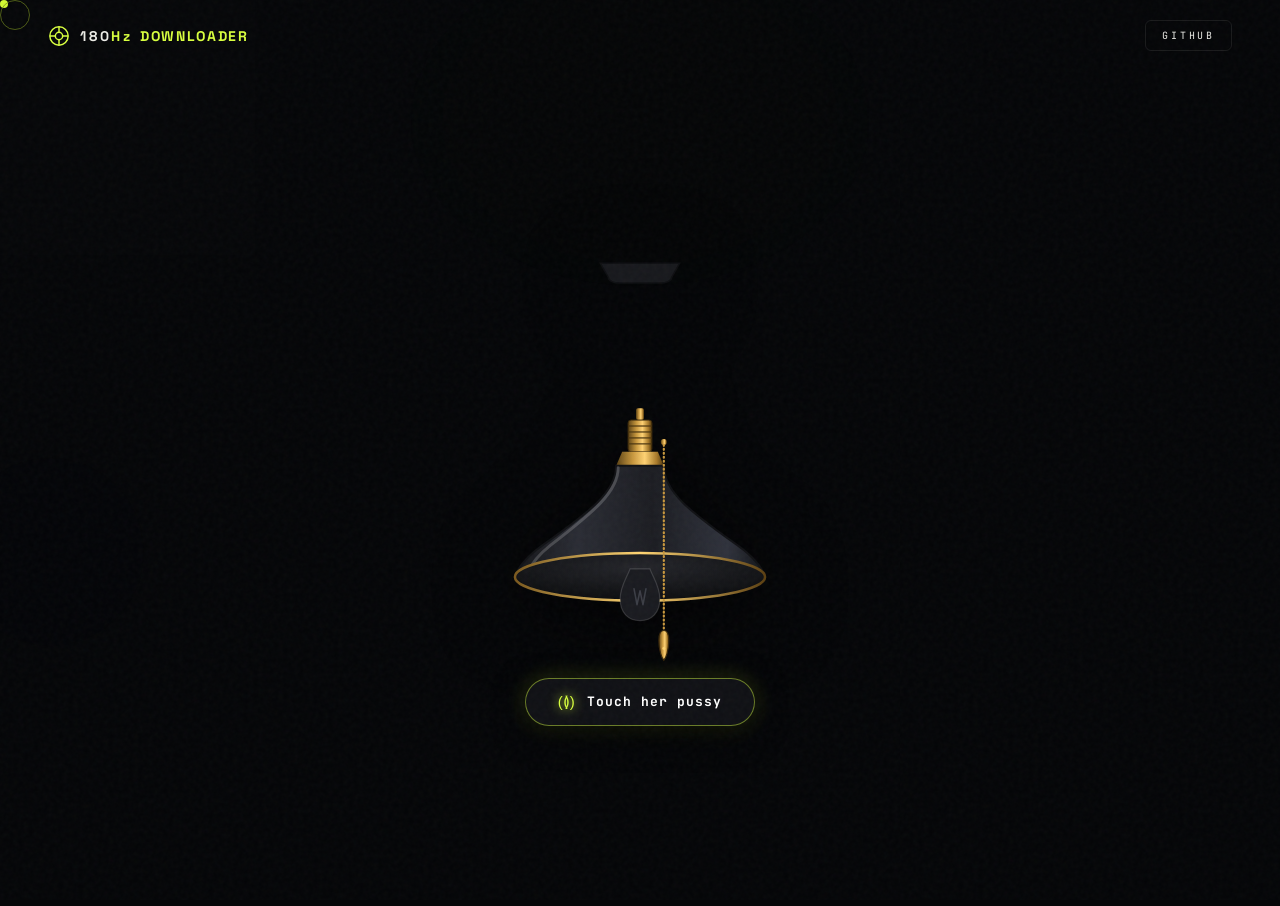
==== docs/index.html @ 7fa67246 "feat: add custom save folder section with 1st-time This PC folder picker and persistence" ====
<!DOCTYPE html>
<html lang="en">
  <head>
    <meta charset="UTF-8" />
    <meta name="viewport" content="width=device-width, initial-scale=1.0" />
    <title>180Hz Downloader</title>
    <meta
      name="description"
      content="Download high-quality videos and audio instantly from YouTube, Facebook, Instagram, and more — fast, clean, zero hassle."
    />
    <link rel="preconnect" href="https://fonts.googleapis.com" />
    <link rel="preconnect" href="https://fonts.gstatic.com" crossorigin />
    <link
      href="https://fonts.googleapis.com/css2?family=Space+Grotesk:wght@400;500;700&family=JetBrains+Mono:wght@400;700&display=swap"
      rel="stylesheet"
    />
    <meta http-equiv="Cache-Control" content="no-cache, no-store, must-revalidate" />
    <meta http-equiv="Pragma" content="no-cache" />
    <meta http-equiv="Expires" content="0" />
    <link rel="stylesheet" href="styles.css?v=3.5.0" />
    <script>window.FLOWDOWN_API_URL = window.location.origin + '/api/v1';</script>
  </head>
  <body class="noise">
    <!-- ambient layers -->
    <div class="orb orb-a"></div>
    <div class="orb orb-b"></div>
    <div class="orb orb-c"></div>
    <div class="grid-overlay"></div>

    <!-- cursor -->
    <div class="cur-dot" id="curDot"></div>
    <div class="cur-ring" id="curRing"></div>

    <!-- nav -->
    <header class="nav">
      <div class="brand">
        <svg viewBox="0 0 24 24" class="ico lime"><circle cx="12" cy="12" r="10" fill="none" stroke="currentColor" stroke-width="1.6"/><circle cx="12" cy="12" r="4" fill="none" stroke="currentColor" stroke-width="1.6"/><path d="M12 2v6M12 16v6M2 12h6M16 12h6" stroke="currentColor" stroke-width="1.6"/></svg>
        <span>180<span class="nav-hz">Hz</span> <em>DOWNLOADER</em></span>
      </div>
      <nav class="nav-meta">
        <!-- Update button: shown ONLY when an update is available on GitHub -->
        <button type="button" id="navUpdateBtn" class="nav-update-btn hidden" title="New update available on GitHub">
          <span class="nav-update-pulse"></span>
          <svg viewBox="0 0 24 24" class="ico-up" fill="none" stroke="currentColor" stroke-width="2.2"><path d="M21 15v4a2 2 0 0 1-2 2H5a2 2 0 0 1-2-2v-4"/><polyline points="7 10 12 15 17 10"/><line x1="12" y1="15" x2="12" y2="3"/></svg>
          <span>UPDATE (<span id="navUpdateVer">v2.1.1</span>)</span>
        </button>
        <a href="https://github.com/tanjeem180hz/180hz_video-downloader" target="_blank" rel="noopener noreferrer" class="nav-cta">GitHub</a>
      </nav>
    </header>

    <!-- Studio Lamp Interactive Lighting Stage -->
    <div class="studio-lamp-stage" id="lampStage">
      <!-- Volumetric light cone layers -->
      <div class="lamp-beam-cone" id="lampBeamCone"></div>
      <div class="lamp-ambient-pool" id="lampAmbientPool"></div>

      <!-- The physical lamp fixture -->
      <div class="lamp-fixture-wrap" id="lampFixtureWrap">
        <svg viewBox="0 0 360 440" class="studio-lamp-svg" id="studioLampSvg" aria-label="Studio Lamp">
          <defs>
            <linearGradient id="cordGrad" x1="0%" y1="0%" x2="100%" y2="0%">
              <stop offset="0%" stop-color="#141518"/>
              <stop offset="50%" stop-color="#2c2e36"/>
              <stop offset="100%" stop-color="#101114"/>
            </linearGradient>

            <linearGradient id="shadeOuterGrad" x1="0%" y1="0%" x2="100%" y2="0%">
              <stop offset="0%" stop-color="#141518"/>
              <stop offset="25%" stop-color="#2a2c34"/>
              <stop offset="55%" stop-color="#1c1d22"/>
              <stop offset="85%" stop-color="#2f323c"/>
              <stop offset="100%" stop-color="#121316"/>
            </linearGradient>

            <linearGradient id="brassCollarGrad" x1="0%" y1="0%" x2="100%" y2="0%">
              <stop offset="0%" stop-color="#5a4114"/>
              <stop offset="35%" stop-color="#c9983e"/>
              <stop offset="60%" stop-color="#ffd273"/>
              <stop offset="85%" stop-color="#a87a2a"/>
              <stop offset="100%" stop-color="#4d350d"/>
            </linearGradient>

            <linearGradient id="shadeRimGrad" x1="0%" y1="0%" x2="100%" y2="0%">
              <stop offset="0%" stop-color="#7a591e"/>
              <stop offset="50%" stop-color="#ffd573"/>
              <stop offset="100%" stop-color="#5c4012"/>
            </linearGradient>

            <radialGradient id="innerShadeLitGrad" cx="50%" cy="30%" r="70%">
              <stop offset="0%" stop-color="#ffffff"/>
              <stop offset="25%" stop-color="#fffceb"/>
              <stop offset="65%" stop-color="#f5e8b5"/>
              <stop offset="90%" stop-color="#997833"/>
              <stop offset="100%" stop-color="#402c0b"/>
            </radialGradient>

            <radialGradient id="innerShadeUnlitGrad" cx="50%" cy="30%" r="70%">
              <stop offset="0%" stop-color="#24252a"/>
              <stop offset="60%" stop-color="#16171a"/>
              <stop offset="100%" stop-color="#0c0d0f"/>
            </radialGradient>

            <radialGradient id="bulbGlowGrad" cx="50%" cy="45%" r="55%">
              <stop offset="0%" stop-color="#ffffff"/>
              <stop offset="30%" stop-color="#fffce8"/>
              <stop offset="65%" stop-color="#d8ff3e"/>
              <stop offset="88%" stop-color="rgba(216, 255, 62, 0.4)"/>
              <stop offset="100%" stop-color="rgba(216, 255, 62, 0)"/>
            </radialGradient>

            <filter id="softBulbBloom" x="-50%" y="-50%" width="200%" height="200%">
              <feGaussianBlur in="SourceGraphic" stdDeviation="6" result="blur"/>
              <feMerge>
                <feMergeNode in="blur"/>
                <feMergeNode in="SourceGraphic"/>
              </feMerge>
            </filter>
          </defs>

          <!-- Ceiling Mounting Canopy -->
          <path d="M140 0 L220 0 L212 14 C212 18 206 20 200 20 L160 20 C154 20 148 18 148 14 Z" fill="#18191d" stroke="#0e0f12" stroke-width="1.5"/>

          <!-- Braided Cable -->
          <line x1="180" y1="20" x2="180" y2="150" stroke="url(#cordGrad)" stroke-width="4.5" stroke-linecap="round"/>

          <!-- Cable Strain Relief -->
          <rect x="176" y="146" width="8" height="12" rx="2" fill="url(#brassCollarGrad)"/>

          <!-- Heavy Knurled Fixture Socket -->
          <g class="lamp-socket-wrap">
            <rect x="168" y="158" width="24" height="32" rx="3" fill="url(#brassCollarGrad)" stroke="#3a280b" stroke-width="1"/>
            <line x1="168" y1="164" x2="192" y2="164" stroke="#48330e" stroke-width="1.2"/>
            <line x1="168" y1="170" x2="192" y2="170" stroke="#48330e" stroke-width="1.2"/>
            <line x1="168" y1="176" x2="192" y2="176" stroke="#48330e" stroke-width="1.2"/>
            <line x1="168" y1="182" x2="192" y2="182" stroke="#48330e" stroke-width="1.2"/>
          </g>

          <!-- Shade Neck Mount -->
          <path d="M162 190 L198 190 L204 204 L156 204 Z" fill="url(#brassCollarGrad)"/>

          <!-- Clickable Lamp Head (Shade, Reflector, Bulb) -->
          <g class="lamp-clickable-head" id="lampClickableHead" cursor="pointer">
            <!-- Industrial Bell Lamp Shade (Outer Shell) -->
            <path d="M156 204 C156 230 130 250 82 284 C68 294 58 304 54 316 C120 338 240 338 306 316 C302 304 292 294 278 284 C230 250 204 230 204 204 Z"
                  fill="url(#shadeOuterGrad)" stroke="#111215" stroke-width="2"/>

            <!-- Curvature Highlight Streak -->
            <path d="M158 206 C158 230 134 250 90 284 C80 292 72 300 68 310"
                  stroke="rgba(255,255,255,0.18)" stroke-width="3" stroke-linecap="round" fill="none"/>

            <!-- Inner Shade Underside (Reflector) -->
            <ellipse cx="180" cy="316" rx="126" ry="24" class="shade-inner-reflector" fill="url(#innerShadeUnlitGrad)" stroke="url(#shadeRimGrad)" stroke-width="2.5"/>

            <!-- Bulb Unit -->
            <g class="lamp-bulb-unit">
              <!-- Bulb Glow Aura (When ON) -->
              <ellipse cx="180" cy="328" rx="38" ry="48" class="bulb-glow-aura" fill="url(#bulbGlowGrad)" filter="url(#softBulbBloom)"/>

              <!-- Bulb Glass Body -->
              <path d="M170 308 C166 318 160 326 160 338 C160 352 168 360 180 360 C192 360 200 352 200 338 C200 326 194 318 190 308 Z"
                    class="bulb-glass" fill="#1e1f24" stroke="rgba(255,255,255,0.2)" stroke-width="1.2"/>

              <!-- Radiant Filament Loop -->
              <path d="M174 328 L177 344 L180 330 L183 344 L186 328" class="bulb-filament" fill="none" stroke="#444" stroke-width="1.6" stroke-linecap="round" stroke-linejoin="round"/>
            </g>
          </g>

          <!-- Beaded Pull Chain with Brass Teardrop Handle -->
          <g class="lamp-pull-chain" id="lampPullChain" cursor="pointer">
            <circle cx="204" cy="180" r="3" fill="url(#brassCollarGrad)"/>
            <line x1="204" y1="183" x2="204" y2="370" class="chain-beads" stroke="#c9983e" stroke-width="2.2" stroke-dasharray="1 3" stroke-linecap="round"/>
            <path d="M204 370 C201 370 199 374 199 380 C199 390 202 398 204 400 C206 398 209 390 209 380 C209 374 207 370 204 370 Z"
                  class="chain-handle" fill="url(#brassCollarGrad)" stroke="#3a280b" stroke-width="1.2"/>
            <circle cx="204" cy="388" r="1.5" fill="#ffd573"/>
          </g>
        </svg>
      </div>

      <!-- Standby Power Button (Only visible when lamp is off) -->
      <div class="lamp-standby-hint" id="lampStandbyHint">
        <button type="button" class="hint-pill" id="lampPowerBtn" title="Touch me">
          <span class="hint-icon">(≬)</span>
          <span class="hint-text">Touch her pussy</span>
        </button>
      </div>
    </div>

    <!-- Main Workspace (Encapsulating hero, console, footer) -->
    <main id="mainAppWorkspace" class="main-workspace">
    <!-- hero -->
    <section class="hero compact-hero">
      <div class="hero-center">
        <!-- Brand Title with 180Hz (small 'z') & bespoke frequency animation -->
        <div class="brand-hero-block">
          <h1 class="hero-brand-title">
            <span class="brand-hz-badge">
              <span class="hz-num">180</span><span class="hz-unit">Hz</span>
            </span>
            <span class="brand-text-downloader">DOWNLOADER</span>
          </h1>
        </div>

        <p class="hero-subtitle">
          Studio-Grade Video &amp; Lossless Audio Engine
        </p>

        <div class="pro-keyword-dock">
          <div class="keyword-chip accent">
            <svg viewBox="0 0 24 24" class="kw-star" fill="currentColor" aria-hidden="true">
              <path d="M12 0C12 6.627 6.627 12 0 12C6.627 12 12 17.373 12 24C12 17.373 17.373 12 24 12C17.373 12 12 6.627 12 0Z"/>
            </svg>
            <span class="kw-text">8K UHD</span>
          </div>
          <div class="keyword-chip">
            <span class="kw-text">320k Audio</span>
          </div>
          <div class="keyword-chip">
            <span class="kw-text">Auto-Merge</span>
          </div>
          <span class="dock-sep">/</span>
          <a href="https://www.youtube.com" target="_blank" rel="noopener noreferrer" class="keyword-chip platform yt" title="Open YouTube in browser">
            <svg viewBox="0 0 24 24" class="kw-ico" fill="currentColor"><path d="M23.498 6.186a3.016 3.016 0 0 0-2.122-2.136C19.505 3.545 12 3.545 12 3.545s-7.505 0-9.377.505A3.017 3.017 0 0 0 .502 6.186C0 8.07 0 12 0 12s0 3.93.502 5.814a3.016 3.016 0 0 0 2.122 2.136c1.871.505 9.376.505 9.376.505s7.505 0 9.377-.505a3.015 3.015 0 0 0 2.122-2.136C24 15.93 24 12 24 12s0-3.93-.502-5.814zM9.545 15.568V8.432L15.818 12l-6.273 3.568z"/></svg>
            <span class="kw-text">YouTube</span>
          </a>
          <a href="https://www.facebook.com" target="_blank" rel="noopener noreferrer" class="keyword-chip platform fb" title="Open Facebook in browser">
            <svg viewBox="0 0 24 24" class="kw-ico" fill="currentColor"><path d="M24 12.073c0-6.627-5.373-12-12-12s-12 5.373-12 12c0 5.99 4.388 10.954 10.125 11.854v-8.385H7.078v-3.47h3.047V9.43c0-3.007 1.792-4.669 4.533-4.669 1.312 0 2.686.235 2.686.235v2.953H15.83c-1.491 0-1.956.925-1.956 1.874v2.25h3.328l-.532 3.47h-2.796v8.385C19.612 23.027 24 18.062 24 12.073z"/></svg>
            <span class="kw-text">Facebook</span>
          </a>
          <a href="https://www.instagram.com" target="_blank" rel="noopener noreferrer" class="keyword-chip platform ig" title="Open Instagram in browser">
            <svg viewBox="0 0 24 24" class="kw-ico" fill="none" stroke="currentColor" stroke-width="2" stroke-linecap="round" stroke-linejoin="round"><rect x="2" y="2" width="20" height="20" rx="5" ry="5"/><path d="M16 11.37A4 4 0 1 1 12.63 8 4 4 0 0 1 16 11.37z"/><line x1="17.5" y1="6.5" x2="17.51" y2="6.5"/></svg>
            <span class="kw-text">Instagram</span>
          </a>
        </div>
      </div>
    </section>

    <!-- console -->
    <section id="console" class="console compact-console">
      <div class="sec-head">
        <h2>Paste Video or Audio Link</h2>
      </div>

      <!-- Mandatory Version Gate (Shown ONLY when an update is available on GitHub) -->
      <div id="updateGateCard" class="update-gate-card hidden" role="alert">
        <div class="update-gate-glow"></div>
        <div class="update-gate-inner">
          <div class="update-gate-header">
            <div class="update-warning-pill">
              <span class="update-warn-pulse"></span>
              <span class="update-warn-label">UPDATE REQUIRED</span>
            </div>
            <span class="update-git-tag">GitHub Live Release</span>
          </div>

          <div class="update-gate-body">
            <div class="update-icon-col">
              <div class="update-shield-icon">
                <svg viewBox="0 0 24 24" fill="none" stroke="currentColor" stroke-width="1.8" stroke-linecap="round" stroke-linejoin="round">
                  <path d="M12 22s8-4 8-10V5l-8-3-8 3v7c0 6 8 10 8 10z"/>
                  <path d="M12 8v5M12 16h.01"/>
                </svg>
              </div>
            </div>
            <div class="update-info-col">
              <h3 class="update-gate-heading">A Newer Version is Available on GitHub</h3>
              <p class="update-gate-msg">
                Your current version (<strong id="gateCurrentVer" class="v-badge">v2.1.0</strong>) is deprecated. You must click <strong>UPDATE NOW</strong> to upgrade to <strong id="gateLatestVer" class="v-badge accent">v2.1.1</strong> and continue downloading.
              </p>
              <p id="gateChangelog" class="update-changelog-text"></p>
            </div>
          </div>

          <div class="update-gate-footer">
            <button type="button" id="gateUpdateBtn" class="btn-update-action" title="Click to download and install latest update">
              <span class="btn-update-icon">⚡</span>
              <span id="gateUpdateBtnText" class="btn-update-text">UPDATE NOW &amp; RESTART</span>
              <span class="btn-update-sub">1-Click Fast Auto Install</span>
            </button>
            <a href="https://github.com/tanjeem180hz/180hz_video-downloader" target="_blank" rel="noopener noreferrer" class="btn-update-github-link">
              <svg viewBox="0 0 24 24" class="ico" fill="currentColor"><path d="M12 0C5.37 0 0 5.37 0 12c0 5.31 3.435 9.795 8.205 11.385.6.105.825-.255.825-.57 0-.285-.015-1.23-.015-2.235-3.015.555-3.795-.735-4.035-1.41-.135-.345-.72-1.41-1.23-1.695-.42-.225-1.02-.78-.015-.795.945-.015 1.62.87 1.845 1.23 1.08 1.815 2.805 1.305 3.495.99.105-.78.42-1.305.765-1.605-2.67-.3-5.46-1.335-5.46-5.925 0-1.305.465-2.385 1.23-3.225-.12-.3-.54-1.53.12-3.18 0 0 1.005-.315 3.3 1.23.96-.27 1.98-.405 3-.405s2.04.135 3 .405c2.295-1.56 3.3-1.23 3.3-1.23.66 1.65.24 2.88.12 3.18.765.84 1.23 1.905 1.23 3.225 0 4.605-2.805 5.625-5.475 5.925.435.375.81 1.095.81 2.22 0 1.605-.015 2.895-.015 3.3 0 .315.225.69.825.57A12.02 12.02 0 0 0 24 12c0-6.63-5.37-12-12-12z"/></svg>
              <span>View on GitHub</span>
            </a>
          </div>
        </div>
      </div>

      <div class="panel beam scanline">
        <form id="consoleForm" class="console-form">
          <div class="field">
            <svg viewBox="0 0 24 24" class="ico lime"><path d="M3 7V5h18v2M3 12h18M3 19v-2h18v2" fill="none" stroke="currentColor" stroke-width="1.6" stroke-linecap="round"/></svg>
            <input
              id="urlInput"
              type="text"
              placeholder="Paste YouTube, Facebook, or Instagram link…"
              spellcheck="false"
              autocomplete="off"
            />
            <button type="button" id="clearBtn" class="field-btn clear-btn hidden" aria-label="Clear link input" title="Clear">
              <svg viewBox="0 0 24 24" class="ico" fill="none" stroke="currentColor" stroke-width="2" stroke-linecap="round"><path d="M18 6L6 18M6 6l12 12"/></svg>
            </button>
            <button type="button" id="pasteBtn" class="field-btn paste-btn" aria-label="Paste link from clipboard" title="Paste link">
              <svg viewBox="0 0 24 24" class="ico" fill="none" stroke="currentColor" stroke-width="1.8" stroke-linecap="round" stroke-linejoin="round"><path d="M16 4h2a2 2 0 0 1 2 2v14a2 2 0 0 1-2 2H6a2 2 0 0 1-2-2V6a2 2 0 0 1 2-2h2"/><rect x="8" y="2" width="8" height="4" rx="1" ry="1"/></svg>
              <span>Paste</span>
            </button>
          </div>
          <button type="submit" id="analyzeBtn" class="btn-lime">
            <svg viewBox="0 0 24 24" class="ico"><path d="M13 2 4 14h6l-1 8 9-12h-6z" fill="currentColor"/></svg>
            <span id="analyzeLabel">Analyze</span>
          </button>
        </form>
      </div>

      <!-- Custom Save Folder Section (Pre-select or Change anytime, auto-prompts on 1st download) -->
      <div id="saveFolderSection" class="save-folder-bar">
        <div class="save-folder-left">
          <div class="save-folder-icon-wrap">
            <svg viewBox="0 0 24 24" class="ico lime" fill="none" stroke="currentColor" stroke-width="1.8" stroke-linecap="round" stroke-linejoin="round">
              <path d="M22 19a2 2 0 0 1-2 2H4a2 2 0 0 1-2-2V5a2 2 0 0 1 2-2h5l2 3h9a2 2 0 0 1 2 2z"/>
              <line x1="12" y1="11" x2="12" y2="17"/>
              <polyline points="9 14 12 17 15 14"/>
            </svg>
          </div>
          <div class="save-folder-info">
            <div class="save-folder-label-row">
              <span class="save-folder-title">CUSTOM SAVE FOLDER (THIS PC)</span>
              <span id="saveFolderStatusBadge" class="save-folder-badge pending">1ST DOWNLOAD PROMPT</span>
            </div>
            <div id="saveFolderPathText" class="save-folder-path" title="Click 'Select / Change Folder' to choose where videos are saved on This PC">
              Not selected yet — Will ask to select folder on 1st download (or pre-select now)
            </div>
          </div>
        </div>
        <div class="save-folder-actions">
          <button type="button" id="selectSaveFolderBtn" class="save-folder-btn primary" title="Select or change download folder on This PC">
            <svg viewBox="0 0 24 24" class="ico" fill="none" stroke="currentColor" stroke-width="1.9" stroke-linecap="round" stroke-linejoin="round">
              <path d="M22 19a2 2 0 0 1-2 2H4a2 2 0 0 1-2-2V5a2 2 0 0 1 2-2h5l2 3h9a2 2 0 0 1 2 2z"/>
            </svg>
            <span id="selectSaveFolderBtnText">Select Folder</span>
          </button>
          <button type="button" id="openSaveFolderBtn" class="save-folder-btn secondary" title="Open current download folder in File Explorer">
            <svg viewBox="0 0 24 24" class="ico" fill="none" stroke="currentColor" stroke-width="1.9" stroke-linecap="round" stroke-linejoin="round">
              <path d="M18 13v6a2 2 0 0 1-2 2H5a2 2 0 0 1-2-2V8a2 2 0 0 1 2-2h6"/>
              <polyline points="15 3 21 3 21 9"/>
              <line x1="10" y1="14" x2="21" y2="3"/>
            </svg>
            <span>Open Folder</span>
          </button>
        </div>
      </div>

      <div id="probeSteps" class="steps hidden">
        <div class="step" data-step="0"><i></i>RESOLVING ADDRESS</div>
        <div class="step" data-step="1"><i></i>PROBING HEADERS</div>
        <div class="step" data-step="2"><i></i>MEASURING PAYLOAD</div>
        <div class="step" data-step="3"><i></i>VERIFYING PATH</div>
      </div>

      <div id="resultZone"></div>

      <div class="ledger">
        <div class="ledger-head">
          <div class="ledger-title-wrap">
            <h3>Fetch Ledger</h3>
            <span>Persisted · Local</span>
          </div>
          <button type="button" id="clearLedgerBtn" class="ledger-clear-btn" title="Clear all fetch history">
            <svg viewBox="0 0 24 24" class="ico" style="width:13px;height:13px;fill:none;stroke:currentColor;stroke-width:2;"><polyline points="3 6 5 6 21 6"/><path d="M19 6v14a2 2 0 0 1-2 2H7a2 2 0 0 1-2-2V6m3 0V4a2 2 0 0 1 2-2h4a2 2 0 0 1 2 2v2"/><line x1="10" y1="11" x2="10" y2="17"/><line x1="14" y1="11" x2="14" y2="17"/></svg>
            <span>Clear History</span>
          </button>
        </div>
        <div id="ledgerBody"></div>
      </div>
    </section>

    <!-- footer -->
    <footer class="footer">
      <div class="brand small">
        <svg viewBox="0 0 24 24" class="ico lime"><circle cx="12" cy="12" r="10" fill="none" stroke="currentColor" stroke-width="1.6"/><circle cx="12" cy="12" r="4" fill="none" stroke="currentColor" stroke-width="1.6"/><path d="M12 2v6M12 16v6M2 12h6M16 12h6" stroke="currentColor" stroke-width="1.6"/></svg>
        <span>180Hz Downloader © 2026 · Made by Tanjeem (Owner)</span>
      </div>
      <p class="foot-note">
        Fast, clean, high-quality video & audio downloader. Respect creators and copyright.
      </p>
    </footer>
    </main>

    <script src="app.js?v=3.5.0" defer></script>
  </body>
</html>
---- docs/styles.css ----
/* ============ PEAK/8K — static edition ============ */
:root {
  --void: #060607;
  --panel: #0b0b0e;
  --line: rgba(237, 237, 232, 0.09);
  --bone: #edede8;
  --dim: #8f8f8a;
  --lime: #d8ff3e;
  --violet: #7c5cff;
  --font-d: "Space Grotesk", system-ui, sans-serif;
  --font-m: "JetBrains Mono", ui-monospace, monospace;
}

* { margin: 0; padding: 0; box-sizing: border-box; }
html { scroll-behavior: smooth; }
body {
  background: var(--void);
  color: var(--bone);
  font-family: var(--font-d);
  overflow-x: hidden;
  min-height: 100vh;
}
::selection { background: var(--lime); color: var(--void); }
::-webkit-scrollbar { width: 10px; }
::-webkit-scrollbar-track { background: var(--void); }
::-webkit-scrollbar-thumb { background: #26262b; border-radius: 8px; border: 2px solid var(--void); }
::-webkit-scrollbar-thumb:hover { background: var(--lime); }

.mono, .chip, .btn-lime, .step, .samples-label, .ledger-head span,
.meta, .tag, .stat-label, .btn-ghost, .seal text, .hero-badges,
.nav-meta, .sec-kicker, .foot-note, .bar-label, .msg { font-family: var(--font-m); }

/* ---------- film grain ---------- */
.noise::after {
  content: "";
  position: fixed;
  inset: 0;
  z-index: 70;
  pointer-events: none;
  background-image: url("data:image/svg+xml,%3Csvg viewBox='0 0 250 250' xmlns='http://www.w3.org/2000/svg'%3E%3Cfilter id='n'%3E%3CfeTurbulence type='fractalNoise' baseFrequency='0.72' numOctaves='3' stitchTiles='stitch'/%3E%3C/filter%3E%3Crect width='100%25' height='100%25' filter='url(%23n)'/%3E%3C/svg%3E");
  opacity: 0.035;
  transform: translateZ(0);
}

/* ---------- ambient ---------- */
.orb { position: fixed; border-radius: 50%; filter: blur(80px); pointer-events: none; z-index: 0; transform: translateZ(0); will-change: transform; }
.orb-a { top: -160px; left: 50%; width: 820px; height: 560px; transform: translateX(-50%); background: radial-gradient(closest-side, rgba(216,255,62,.13), transparent); }
.orb-b { top: 38%; left: -160px; width: 420px; height: 420px; background: radial-gradient(closest-side, rgba(124,92,255,.12), transparent); }
.orb-c { bottom: 6%; right: -140px; width: 480px; height: 480px; background: radial-gradient(closest-side, rgba(216,255,62,.08), transparent); }
.grid-overlay {
  position: fixed; inset: 0; z-index: 0; pointer-events: none;
  background-image:
    linear-gradient(to right, rgba(237,237,232,.045) 1px, transparent 1px),
    linear-gradient(to bottom, rgba(237,237,232,.045) 1px, transparent 1px);
  background-size: 72px 72px;
  -webkit-mask-image: radial-gradient(ellipse 90% 70% at 50% 0%, black 30%, transparent 78%);
          mask-image: radial-gradient(ellipse 90% 70% at 50% 0%, black 30%, transparent 78%);
}

/* ---------- cursor ---------- */
.cur-dot, .cur-ring { position: fixed; top: 0; left: 0; z-index: 90; pointer-events: none; border-radius: 50%; mix-blend-mode: difference; display: none; }
.cur-dot { width: 8px; height: 8px; background: var(--lime); }
.cur-ring { width: 30px; height: 30px; border: 1px solid rgba(216,255,62,.7); transition: width .25s, height .25s, opacity .25s, transform .12s; opacity: .5; }
@media (pointer: fine) {
  body { cursor: none; }
  a, button, input { cursor: none; }
  .cur-dot, .cur-ring { display: block; }
}

/* ---------- nav ---------- */
.nav { position: relative; z-index: 20; display: flex; align-items: center; justify-content: space-between; padding: 20px 48px; }
.brand { display: flex; align-items: center; gap: 10px; font-weight: 700; letter-spacing: .2em; font-size: 14px; text-transform: none; }
.brand .nav-hz { text-transform: none !important; color: var(--lime); }
.brand em { font-style: normal; color: var(--lime); letter-spacing: .12em; }
.brand.small { font-size: 11px; letter-spacing: .24em; color: var(--dim); font-family: var(--font-m); }
.ico { width: 22px; height: 22px; }
.ico.lime, .lime { color: var(--lime); }
.nav-meta { display: flex; align-items: center; gap: 24px; font-size: 10px; letter-spacing: .28em; text-transform: uppercase; color: var(--dim); }
.nav-cta { color: var(--bone); text-decoration: none; border: 1px solid var(--line); padding: 8px 16px; transition: .25s; border-radius: 6px; }
.nav-cta:hover { border-color: var(--lime); color: var(--lime); }
.nav-cta.accent { border-color: var(--lime); color: var(--lime); background: rgba(216, 255, 62, 0.08); font-weight: 500; display: inline-flex; align-items: center; gap: 6px; }
.nav-cta.accent:hover { background: var(--lime); color: #000; border-color: var(--lime); }

/* ---------- hero (ultra-clean, impressive & focused) ---------- */
.hero { position: relative; z-index: 5; padding: 22px 32px 10px; display: flex; flex-direction: column; align-items: center; justify-content: center; text-align: center; }
.compact-hero { min-height: auto; max-width: 980px; margin: 0 auto; width: 100%; }
.hero-center { display: flex; flex-direction: column; align-items: center; width: 100%; }

/* Brand Hero Title with Ultra-Highlighted 180Hz in Electric Lime */
.brand-hero-block {
  display: flex;
  flex-direction: column;
  align-items: center;
  justify-content: center;
  margin-bottom: 6px;
}

.hero-brand-title {
  font-family: var(--font-d);
  font-size: clamp(38px, 6.4vw, 72px);
  font-weight: 800;
  letter-spacing: -0.01em;
  line-height: 1.05;
  margin: 0 0 8px;
  display: inline-flex;
  align-items: baseline;
  justify-content: center;
  gap: 16px;
  flex-wrap: wrap;
  text-transform: none !important;
  user-select: none;
}

/* 180Hz - Blazing Electric Lime Glow */
.brand-hz-badge {
  display: inline-flex;
  align-items: baseline;
  color: var(--lime);
  position: relative;
  text-transform: none !important;
  font-weight: 900;
  text-shadow:
    0 0 15px rgba(216, 255, 62, 0.85),
    0 0 35px rgba(216, 255, 62, 0.55),
    0 0 70px rgba(216, 255, 62, 0.3);
  animation: hzNeonAura 3s ease-in-out infinite alternate;
}

.brand-hz-badge .hz-num {
  font-size: 1em;
  font-weight: 900;
  letter-spacing: -0.02em;
}

.brand-hz-badge .hz-unit {
  font-size: 0.84em;
  font-weight: 800;
  color: #ffffff;
  text-transform: none !important; /* STRICTLY lowercase 'z' */
  margin-left: 2px;
  display: inline-block;
  background: linear-gradient(135deg, #d8ff3e 30%, #ffffff 85%);
  -webkit-background-clip: text;
  -webkit-text-fill-color: transparent;
  position: relative;
}

.brand-hz-badge .hz-unit::after {
  content: "";
  position: absolute;
  bottom: 2px;
  left: 0;
  width: 100%;
  height: 2.5px;
  background: var(--lime);
  border-radius: 2px;
  box-shadow: 0 0 10px var(--lime);
  animation: hzBeam 2.2s ease-in-out infinite alternate;
}

@keyframes hzNeonAura {
  0% {
    text-shadow: 0 0 12px rgba(216, 255, 62, 0.75), 0 0 30px rgba(216, 255, 62, 0.4);
    transform: scale(1);
  }
  50% {
    text-shadow: 0 0 24px rgba(216, 255, 62, 1), 0 0 55px rgba(216, 255, 62, 0.75), 0 0 90px rgba(216, 255, 62, 0.4);
    transform: scale(1.018);
  }
  100% {
    text-shadow: 0 0 16px rgba(216, 255, 62, 0.8), 0 0 35px rgba(216, 255, 62, 0.45);
    transform: scale(1);
  }
}

@keyframes hzBeam {
  0% { opacity: 0.4; width: 35%; transform: translateX(0); }
  50% { opacity: 1; width: 100%; transform: translateX(0); box-shadow: 0 0 14px var(--lime); }
  100% { opacity: 0.5; width: 45%; transform: translateX(55%); }
}

/* DOWNLOADER - Ultra Crisp Titanium White */
.brand-text-downloader {
  color: #ffffff;
  letter-spacing: 0.12em;
  font-weight: 800;
  text-transform: uppercase;
  background: linear-gradient(180deg, #ffffff 40%, rgba(220, 220, 215, 0.82) 100%);
  -webkit-background-clip: text;
  -webkit-text-fill-color: transparent;
  text-shadow: 0 2px 20px rgba(0, 0, 0, 0.6);
}

.hero-subtitle {
  font-size: 13.5px;
  color: var(--dim);
  max-width: 540px;
  line-height: 1.5;
  margin: 0 auto 14px;
  font-weight: 400;
}

/* ---------- Pro Keyword Dock (Unique & Short Keywords) ---------- */
.pro-keyword-dock {
  display: inline-flex;
  align-items: center;
  justify-content: center;
  gap: 8px;
  padding: 6px 14px;
  background: rgba(14, 14, 18, 0.75);
  backdrop-filter: blur(14px);
  border: 1px solid rgba(255, 255, 255, 0.09);
  border-radius: 999px;
  box-shadow: 0 6px 24px rgba(0, 0, 0, 0.35);
  margin-bottom: 8px;
  flex-wrap: wrap;
}

.keyword-chip {
  display: inline-flex;
  align-items: center;
  gap: 6px;
  padding: 5px 12px;
  border-radius: 999px;
  background: rgba(255, 255, 255, 0.04);
  border: 1px solid rgba(255, 255, 255, 0.08);
  font-family: var(--font-m);
  font-size: 11.5px;
  font-weight: 600;
  color: var(--bone);
  letter-spacing: 0.03em;
  text-decoration: none;
  cursor: default;
  transition: all 0.2s cubic-bezier(0.2, 0.8, 0.2, 1);
  user-select: none;
}

.keyword-chip:hover {
  background: rgba(255, 255, 255, 0.09);
  border-color: rgba(216, 255, 62, 0.4);
  color: #ffffff;
  transform: translateY(-1px);
}

.keyword-chip.accent {
  background: rgba(216, 255, 62, 0.1);
  border-color: rgba(216, 255, 62, 0.32);
  color: var(--lime);
  font-weight: 700;
}

.keyword-chip.accent:hover {
  background: rgba(216, 255, 62, 0.2);
  border-color: var(--lime);
  box-shadow: 0 0 14px rgba(216, 255, 62, 0.3);
}

.keyword-chip .kw-star {
  width: 14px;
  height: 14px;
  flex-shrink: 0;
  color: var(--lime);
  display: inline-block;
  transform-origin: center;
  filter: drop-shadow(0 0 4px var(--lime));
  animation: starSparkle 2.6s ease-in-out infinite alternate;
}

@keyframes starSparkle {
  0% {
    transform: scale(0.85) rotate(0deg);
    filter: drop-shadow(0 0 3px rgba(216, 255, 62, 0.7));
    opacity: 0.85;
  }
  50% {
    transform: scale(1.22) rotate(45deg);
    filter: drop-shadow(0 0 8px var(--lime)) drop-shadow(0 0 16px rgba(216, 255, 62, 0.85));
    opacity: 1;
  }
  100% {
    transform: scale(0.9) rotate(90deg);
    filter: drop-shadow(0 0 4px rgba(216, 255, 62, 0.75));
    opacity: 0.88;
  }
}

.keyword-chip.accent:hover .kw-star {
  animation: starSparkleSpin 1.4s ease-in-out infinite alternate;
  filter: drop-shadow(0 0 10px var(--lime)) drop-shadow(0 0 20px rgba(216, 255, 62, 0.9));
}

@keyframes starSparkleSpin {
  0% { transform: scale(1) rotate(0deg); }
  50% { transform: scale(1.3) rotate(90deg); }
  100% { transform: scale(1.05) rotate(180deg); }
}

.keyword-chip .kw-dot {
  width: 6px;
  height: 6px;
  border-radius: 50%;
  background: var(--lime);
  box-shadow: 0 0 6px var(--lime);
  animation: pulse-soft 2s infinite ease-in-out;
}

.keyword-chip .kw-ico {
  width: 14px;
  height: 14px;
  flex-shrink: 0;
}

.keyword-chip.platform {
  color: #d1d5db;
  text-decoration: none;
  cursor: pointer;
  position: relative;
}

.keyword-chip.platform:hover {
  transform: translateY(-2px);
  box-shadow: 0 4px 16px rgba(0, 0, 0, 0.4);
}

.keyword-chip.platform.yt:hover {
  color: #ff3b4b;
  border-color: rgba(255, 59, 75, 0.55);
  background: rgba(255, 59, 75, 0.09);
  box-shadow: 0 0 14px rgba(255, 59, 75, 0.22);
}

.keyword-chip.platform.fb:hover {
  color: #3b82f6;
  border-color: rgba(59, 130, 246, 0.55);
  background: rgba(59, 130, 246, 0.09);
  box-shadow: 0 0 14px rgba(59, 130, 246, 0.22);
}

.keyword-chip.platform.ig:hover {
  color: #f43f5e;
  border-color: rgba(244, 63, 94, 0.55);
  background: rgba(244, 63, 94, 0.09);
  box-shadow: 0 0 14px rgba(244, 63, 94, 0.22);
}

.dock-sep {
  color: rgba(255, 255, 255, 0.2);
  font-family: var(--font-m);
  font-size: 13px;
  margin: 0 2px;
  user-select: none;
}

/* legacy hero compatibility (hidden or minimal) */
.hero-kicker, .hero-copy, .hero-badges, .hero-arrow, .seal, .ticker, .engine-badge, .hero-badge-pill, .feature-highlight-grid, .platform-chips { display: none !important; }

/* ---------- console section ---------- */
.console { position: relative; z-index: 5; max-width: 960px; margin: 0 auto; padding: 16px 32px 60px; }
.compact-console { padding-top: 12px !important; }
.sec-head { margin-bottom: 20px; text-align: center; }
.sec-kicker { color: var(--lime); font-size: 11px; letter-spacing: .4em; text-transform: uppercase; margin-bottom: 10px; }
.sec-head h2 { font-size: clamp(20px, 3.2vw, 28px); font-weight: 700; letter-spacing: -.01em; color: var(--bone); text-transform: uppercase; }

/* ---------- console panel ---------- */
.panel { background: rgba(11,11,14,.8); backdrop-filter: blur(12px); border-radius: 16px; position: relative; }
.beam::before {
  content: ""; position: absolute; inset: -1.5px; border-radius: inherit; padding: 1.5px;
  background: conic-gradient(from var(--beam, 0deg), transparent 0deg, transparent 260deg, var(--lime) 300deg, #fff 320deg, var(--violet) 340deg, transparent 360deg);
  -webkit-mask: linear-gradient(#000 0 0) content-box, linear-gradient(#000 0 0);
  -webkit-mask-composite: xor; mask-composite: exclude;
  animation: beam 3.4s linear infinite; pointer-events: none;
}
@property --beam { syntax: "<angle>"; initial-value: 0deg; inherits: false; }
@keyframes beam { to { --beam: 360deg; } }
.scanline { overflow: hidden; }
.scanline::after { content: ""; position: absolute; inset-inline: 0; top: -30%; height: 45%; background: linear-gradient(to bottom, transparent, rgba(216,255,62,.14), transparent); animation: scan 2.6s linear infinite; pointer-events: none; }
@keyframes scan { to { top: 120%; } }
.console-form { display: flex; align-items: center; gap: 8px; padding: 12px; }
.field { display: flex; align-items: center; gap: 10px; flex: 1; min-width: 0; padding: 6px 12px; }
.field input { width: 100%; background: transparent; border: 0; outline: 0; color: var(--bone); font-family: var(--font-m); font-size: 15px; }
.field input::placeholder { color: rgba(143,143,138,.6); }
.field-btn {
  display: inline-flex;
  align-items: center;
  justify-content: center;
  gap: 6px;
  background: transparent;
  border: 1px solid var(--line);
  color: var(--dim);
  cursor: pointer;
  border-radius: 8px;
  font-family: var(--font-m);
  font-size: 11px;
  letter-spacing: .12em;
  text-transform: uppercase;
  transition: all .2s cubic-bezier(.2,.8,.2,1);
  padding: 6px 12px;
  flex-shrink: 0;
  user-select: none;
}
.field-btn .ico { width: 14px; height: 14px; }
.clear-btn {
  width: 28px;
  height: 28px;
  padding: 0;
  border-radius: 50%;
  border-color: rgba(255,255,255,.1);
  background: rgba(255,255,255,.05);
  color: var(--dim);
}
.clear-btn:hover {
  border-color: rgba(248,113,113,.5);
  background: rgba(239,68,68,.18);
  color: #fca5a5;
  transform: scale(1.08);
}
.clear-btn.hidden { display: none !important; }
.paste-btn {
  border-color: rgba(216,255,62,.3);
  background: rgba(216,255,62,.08);
  color: var(--lime);
  font-weight: 600;
}
.paste-btn:hover {
  background: var(--lime);
  color: var(--void);
  box-shadow: 0 0 16px rgba(216,255,62,.35);
  transform: translateY(-1px);
}
.paste-btn:active {
  transform: translateY(0);
}
.app-tunnel-btn {
  display: inline-flex;
  align-items: center;
  gap: 8px;
  margin-top: 14px;
  padding: 10px 18px;
  background: rgba(124,92,255,.15);
  border: 1px solid rgba(124,92,255,.45);
  border-radius: 10px;
  color: #c4b5fd;
  font-family: var(--font-m);
  font-size: 11px;
  letter-spacing: .1em;
  text-decoration: none;
  transition: all .2s;
}
.app-tunnel-btn:hover {
  background: rgba(124,92,255,.3);
  color: #fff;
  border-color: var(--violet);
  transform: translateY(-1px);
}
.btn-lime {
  display: inline-flex;
  align-items: center;
  gap: 10px;
  background: var(--lime);
  color: var(--void);
  border: 0;
  border-radius: 12px;
  padding: 14px 28px;
  font-size: 13px;
  font-weight: 700;
  letter-spacing: .18em;
  text-transform: uppercase;
  transition: all .2s cubic-bezier(.2,.8,.2,1);
  box-shadow: 0 4px 18px rgba(216, 255, 62, 0.25);
  position: relative;
  overflow: hidden;
}
.btn-lime:hover:not(:disabled) {
  transform: translateY(-2px) scale(1.02);
  box-shadow: 0 6px 26px rgba(216, 255, 62, 0.45);
}
.btn-lime:active:not(:disabled) {
  transform: translateY(0) scale(0.98);
}
.btn-lime.ready {
  box-shadow: 0 0 20px rgba(216, 255, 62, 0.5), 0 4px 18px rgba(0,0,0,0.4);
}
.btn-lime.pulse-ready {
  animation: btnPulse 1.2s ease-in-out infinite alternate;
}
@keyframes btnPulse {
  0% { transform: scale(1); box-shadow: 0 0 14px rgba(216, 255, 62, 0.4); }
  100% { transform: scale(1.03); box-shadow: 0 0 30px rgba(216, 255, 62, 0.85); }
}
.btn-lime:disabled {
  opacity: .5;
  cursor: not-allowed;
}
.btn-lime .ico { width: 16px; height: 16px; }
.btn-lime.busy .ico { animation: spin 1s linear infinite; }

/* Input shake for empty/invalid feedback */
@keyframes inputShake {
  0%, 100% { transform: translateX(0); }
  20%, 60% { transform: translateX(-6px); }
  40%, 80% { transform: translateX(6px); }
}
.input-shake {
  animation: inputShake 0.4s ease-in-out;
  border: 1px solid #ff3366 !important;
  border-radius: 8px;
}

/* samples */
.samples { margin-top: 20px; display: flex; flex-wrap: wrap; align-items: center; gap: 8px; }
.samples-label { margin-right: 6px; font-size: 10px; letter-spacing: .3em; text-transform: uppercase; color: var(--dim); }
.chip { background: transparent; border: 1px solid var(--line); border-radius: 999px; padding: 7px 16px; color: var(--dim); font-size: 11px; transition: .25s; }
.chip:hover { border-color: var(--lime); color: var(--lime); }

/* steps */
.steps { margin-top: 24px; display: grid; grid-template-columns: repeat(4, 1fr); gap: 8px; border: 1px solid var(--line); border-radius: 12px; background: rgba(11,11,14,.6); padding: 20px; font-size: 11px; }
.step { display: flex; align-items: center; gap: 10px; letter-spacing: .18em; color: var(--dim); opacity: .18; transition: .3s; }
.step i { width: 8px; height: 8px; border-radius: 50%; background: currentColor; }
.step.on { opacity: 1; color: var(--bone); }
.step.on i { animation: pulse-soft 1s infinite; }
.step.ok { opacity: 1; color: var(--lime); }
.hidden { display: none !important; }

/* ---------- result card ---------- */
.card { margin-top: 24px; border-radius: 16px; overflow: hidden; border: 1px solid rgba(216,255,62,.25); background: rgba(11,11,14,.8); backdrop-filter: blur(12px); animation: card-in .6s cubic-bezier(.2,.8,.2,1); }
.card.embed { border-color: var(--line); }
@keyframes card-in { from { opacity: 0; transform: translateY(40px) scale(.98); } }
.card-top { display: flex; justify-content: space-between; align-items: flex-start; gap: 16px; padding: 28px 32px; border-bottom: 1px solid var(--line); flex-wrap: wrap; }
.file-id { display: flex; align-items: center; gap: 16px; min-width: 0; }
.file-ico { width: 56px; height: 56px; flex-shrink: 0; display: grid; place-items: center; border-radius: 12px; border: 1px solid rgba(216,255,62,.4); background: rgba(216,255,62,.1); }
.file-ico .ico { width: 24px; height: 24px; }
.meta { font-size: 10px; letter-spacing: .3em; text-transform: uppercase; color: var(--lime); margin-bottom: 6px; display: block; }
.file-name { font-size: 19px; font-weight: 700; overflow: hidden; text-overflow: ellipsis; white-space: nowrap; max-width: 460px; }
.file-sub { font-size: 11px; color: var(--dim); margin-top: 4px; overflow: hidden; text-overflow: ellipsis; white-space: nowrap; max-width: 460px; }
.stat { text-align: right; }
.stat-label { font-size: 10px; letter-spacing: .3em; text-transform: uppercase; color: var(--dim); display: block; }
.stat-value { font-size: 24px; font-weight: 700; }
.embed-layout { display: flex; }
.embed-thumb { width: 340px; flex-shrink: 0; position: relative; }
.embed-thumb img { width: 100%; height: 100%; object-fit: cover; display: block; }
.embed-thumb::after { content: ""; position: absolute; inset: 0; background: linear-gradient(to top, rgba(6,6,7,.7), transparent); }
.embed-body { flex: 1; padding: 32px; }
.embed-title { font-size: 22px; font-weight: 700; line-height: 1.3; }
.embed-author { font-family: var(--font-m); font-size: 12px; color: var(--dim); margin-top: 6px; }
.notice { margin-top: 24px; display: flex; gap: 12px; align-items: flex-start; border: 1px solid rgba(124,92,255,.4); background: rgba(124,92,255,.1); border-radius: 12px; padding: 16px; font-size: 13px; color: rgba(237,237,232,.9); }
.notice .ico { width: 16px; height: 16px; color: var(--violet); flex-shrink: 0; margin-top: 2px; }
.tip { margin-top: 16px; font-family: var(--font-m); font-size: 11px; letter-spacing: .2em; text-transform: uppercase; color: var(--lime); }

/* ladder */
.ladder { display: grid; grid-template-columns: repeat(4, 1fr); gap: 1px; background: var(--line); border-bottom: 1px solid var(--line); }
.rung { background: var(--panel); padding: 20px; }
.bar-label { display: flex; align-items: center; gap: 8px; font-size: 10px; letter-spacing: .26em; text-transform: uppercase; color: var(--dim); }
.bar-label .ico { width: 14px; height: 14px; color: var(--lime); }
.bar { margin-top: 12px; height: 6px; border-radius: 999px; background: rgba(255,255,255,.08); overflow: hidden; }
.bar i { display: block; height: 100%; width: 0; border-radius: inherit; background: linear-gradient(90deg, var(--violet), var(--lime)); transition: width 1.1s cubic-bezier(.2,.8,.2,1); }
.bar-desc { margin-top: 10px; font-size: 11px; line-height: 1.5; color: var(--dim); }

/* action */
.card-actions { padding: 28px 32px; }
.note { display: flex; align-items: center; gap: 10px; font-family: var(--font-m); font-size: 11px; color: rgba(216,255,62,.9); margin-bottom: 20px; }
.note .ico { width: 15px; height: 15px; flex-shrink: 0; }
.action-row { display: flex; gap: 12px; align-items: center; flex-wrap: wrap; }
.dl-wrap { flex: 1; min-width: 240px; }
.btn-dl { position: relative; width: 100%; display: flex; align-items: center; justify-content: center; gap: 12px; overflow: hidden; background: var(--lime); color: var(--void); border: 0; border-radius: 12px; padding: 16px; font-family: var(--font-m); font-size: 13px; font-weight: 700; letter-spacing: .22em; text-transform: uppercase; transition: transform .2s; }
.btn-dl:hover:not(:disabled) { transform: scale(1.02); }
.btn-dl:disabled { opacity: .9; }
.btn-dl .fill { position: absolute; top: 0; bottom: 0; left: 0; width: 0; background: rgba(6,6,7,.15); transition: width .2s linear; }
.btn-dl span { position: relative; z-index: 1; display: flex; align-items: center; gap: 12px; }
.btn-dl .ico { width: 16px; height: 16px; }
.btn-ghost { display: inline-flex; align-items: center; gap: 8px; border: 1px solid var(--line); background: transparent; color: var(--dim); border-radius: 12px; padding: 16px; font-size: 10px; letter-spacing: .2em; text-transform: uppercase; transition: .2s; }
.btn-ghost:hover { border-color: #f87171; color: #fca5a5; }
.msg { margin-top: 10px; font-size: 11px; color: var(--dim); }
.msg.ok { color: var(--lime); }
.error-box { margin-top: 20px; display: flex; gap: 12px; align-items: flex-start; border: 1px solid rgba(248,113,113,.35); background: rgba(26,16,20,.85); border-radius: 14px; padding: 18px; font-size: 13px; color: #fecaca; animation: card-in .4s cubic-bezier(.16,1,.3,1); box-sizing: border-box; }
.error-box-enhanced { box-shadow: 0 10px 30px rgba(0,0,0,0.5), 0 0 24px rgba(239,68,68,0.12); backdrop-filter: blur(14px); }
.error-box-icon { color: #ef4444; flex-shrink: 0; margin-top: 2px; }
.error-box-icon .ico { width: 22px; height: 22px; }
.error-box-body { flex: 1; min-width: 0; }
.error-box-header { display: flex; align-items: center; justify-content: space-between; flex-wrap: wrap; gap: 8px; margin-bottom: 12px; }
.error-title-wrap { display: flex; align-items: center; gap: 8px; flex-wrap: wrap; }
.error-title { color: #f87171; font-size: 15px; font-weight: 700; letter-spacing: -.01em; }
.error-tag { background: rgba(239,68,68,0.2); color: #fca5a5; font-size: 10px; border: 1px solid rgba(239,68,68,0.35); padding: 2px 7px; border-radius: 4px; font-family: var(--font-m); }
.error-alert-badge { font-family: var(--font-m); font-size: 9px; letter-spacing: .15em; text-transform: uppercase; color: #f87171; background: rgba(239,68,68,0.12); border: 1px solid rgba(239,68,68,0.25); padding: 3px 8px; border-radius: 12px; font-weight: 700; }
.error-cause-card { margin-bottom: 14px; background: rgba(239,68,68,0.08); border-left: 3px solid #ef4444; padding: 12px 14px; border-radius: 0 8px 8px 0; }
.error-cause-label { font-family: var(--font-m); font-size: 11px; text-transform: uppercase; letter-spacing: .1em; color: #fca5a5; font-weight: 700; margin-bottom: 6px; display: flex; align-items: center; gap: 6px; }
.error-cause-text { font-size: 13px; line-height: 1.6; color: #fee2e2; margin: 0; word-break: break-word; }
.owner-contact-card { background: rgba(14,14,18,0.95); border: 1px solid rgba(216,255,62,0.25); border-radius: 10px; padding: 14px 16px; margin-bottom: 14px; box-shadow: 0 4px 16px rgba(0,0,0,0.3); }
.owner-contact-header { display: flex; align-items: center; justify-content: space-between; flex-wrap: wrap; gap: 8px; margin-bottom: 6px; }
.owner-badge-wrap { display: flex; align-items: center; gap: 8px; }
.owner-avatar-icon { display: inline-flex; align-items: center; justify-content: center; width: 22px; height: 22px; border-radius: 50%; background: rgba(216,255,62,0.15); border: 1px solid rgba(216,255,62,0.35); font-size: 11px; }
.owner-contact-title { color: var(--bone); font-size: 12px; font-weight: 600; }
.owner-contact-title strong { color: var(--lime); }
.owner-subtext { font-size: 10px; color: var(--dim); font-family: var(--font-m); letter-spacing: .08em; text-transform: uppercase; }
.owner-contact-desc { font-size: 12px; color: #d1d5db; line-height: 1.5; margin: 0 0 10px 0; }
.owner-contact-actions { display: flex; align-items: center; gap: 8px; flex-wrap: wrap; }
.contact-btn { text-decoration: none; display: inline-flex; align-items: center; gap: 6px; padding: 7px 13px; font-size: 11px; font-weight: 600; border-radius: 6px; transition: all .2s ease; font-family: var(--font-m); }
.contact-btn .ico { width: 12px; height: 12px; }
.contact-btn-github { background: rgba(216,255,62,0.12); color: var(--lime); border: 1px solid rgba(216,255,62,0.3); }
.contact-btn-github:hover { background: rgba(216,255,62,0.22); border-color: var(--lime); color: #fff; transform: translateY(-1px); }
.contact-btn-issue { background: rgba(255,255,255,0.06); color: #edece8; border: 1px solid rgba(255,255,255,0.18); }
.contact-btn-issue:hover { background: rgba(255,255,255,0.12); border-color: rgba(255,255,255,0.35); color: #fff; transform: translateY(-1px); }
.contact-btn-mail { background: rgba(99,102,241,0.15); color: #c7d2fe; border: 1px solid rgba(99,102,241,0.35); }
.contact-btn-mail:hover { background: rgba(99,102,241,0.25); border-color: #818cf8; color: #fff; transform: translateY(-1px); }
.error-actions-row { margin-top: 14px; display: flex; gap: 10px; align-items: center; flex-wrap: wrap; }

/* ---------- youtube download options ---------- */
.yt-dl-section { margin-top: 20px; }
.yt-options-panel {
  margin-top: 14px;
  border: 1px solid var(--line);
  border-radius: 12px;
  background: rgba(11, 11, 14, 0.95);
  backdrop-filter: blur(14px);
  padding: 16px;
  max-height: 380px;
  overflow-y: auto;
  animation: card-in .3s cubic-bezier(.2,.8,.2,1);
}
.yt-sec-title {
  font-family: var(--font-m);
  font-size: 10px;
  letter-spacing: .28em;
  text-transform: uppercase;
  color: var(--lime);
  margin: 14px 0 8px 4px;
  display: flex;
  align-items: center;
  gap: 8px;
}
.yt-sec-title:first-child { margin-top: 2px; }
.yt-format-filters {
  display: flex;
  align-items: center;
  gap: 6px;
  margin-bottom: 12px;
  flex-wrap: wrap;
}
.yt-opt-item {
  display: flex;
  align-items: center;
  justify-content: space-between;
  gap: 12px;
  padding: 10px 14px;
  border-radius: 8px;
  border: 1px solid var(--line);
  background: rgba(6, 6, 7, 0.45);
  margin-bottom: 6px;
  cursor: pointer;
  transition: border-color .2s, background-color .2s, transform .15s;
  outline: none;
}
.yt-opt-item:hover, .yt-opt-item:focus-visible {
  border-color: rgba(216, 255, 62, 0.45);
  background: rgba(216, 255, 62, 0.06);
  transform: translateX(2px);
}
.yt-opt-item.selected {
  border-color: var(--lime);
  background: rgba(216, 255, 62, 0.1);
}
.yt-opt-main {
  display: flex;
  align-items: center;
  gap: 10px;
  min-width: 0;
  flex-wrap: wrap;
}
.yt-opt-label {
  font-size: 13px;
  font-weight: 700;
  color: var(--bone);
  white-space: nowrap;
}
.yt-opt-pill {
  font-family: var(--font-m);
  font-size: 9px;
  letter-spacing: .16em;
  text-transform: uppercase;
  padding: 2px 7px;
  border-radius: 4px;
  background: rgba(255, 255, 255, 0.06);
  color: var(--dim);
}
.yt-opt-pill.best {
  background: rgba(216, 255, 62, 0.15);
  color: var(--lime);
}
.yt-opt-meta {
  display: flex;
  align-items: center;
  gap: 10px;
  font-family: var(--font-m);
  font-size: 11px;
  color: var(--dim);
  flex-shrink: 0;
}
.yt-opt-size {
  color: var(--bone);
  font-weight: 600;
}
.yt-opt-action {
  font-family: var(--font-m);
  font-size: 10px;
  letter-spacing: .15em;
  text-transform: uppercase;
  color: var(--lime);
  display: inline-flex;
  align-items: center;
  gap: 4px;
  opacity: 0.85;
}
.yt-opt-item:hover .yt-opt-action {
  opacity: 1;
}
.yt-opt-item.selected .yt-opt-action {
  background: var(--lime);
  color: #000;
  font-weight: 700;
  padding: 3px 8px;
  border-radius: 4px;
  opacity: 1;
}

/* ---------- ledger ---------- */
.ledger { margin-top: 64px; }
.ledger-head { display: flex; justify-content: space-between; align-items: center; margin-bottom: 20px; gap: 16px; flex-wrap: wrap; }
.ledger-title-wrap { display: flex; flex-direction: column; gap: 2px; }
.ledger-head h3 { font-size: 22px; font-weight: 700; text-transform: uppercase; }
.ledger-head span { font-size: 10px; letter-spacing: .3em; text-transform: uppercase; color: var(--dim); }
.ledger-clear-btn {
  display: inline-flex;
  align-items: center;
  gap: 6px;
  padding: 6px 14px;
  background: rgba(255, 255, 255, 0.04);
  border: 1px solid rgba(255, 255, 255, 0.1);
  border-radius: 8px;
  color: var(--dim);
  font-family: var(--font-m);
  font-size: 11px;
  letter-spacing: 0.04em;
  cursor: pointer;
  transition: all 0.2s cubic-bezier(0.2, 0.8, 0.2, 1);
}
.ledger-clear-btn:hover {
  background: rgba(255, 59, 75, 0.12);
  border-color: rgba(255, 59, 75, 0.45);
  color: #ff6b7a;
  transform: translateY(-1px);
}
.ledger-clear-btn:active {
  transform: translateY(1px);
}
.row-item { display: flex; align-items: center; gap: 16px; border: 1px solid var(--line); border-radius: 12px; background: rgba(11,11,14,.6); padding: 12px 16px; margin-bottom: 8px; transition: .25s; animation: card-in .5s both; }
.row-item:hover { border-color: rgba(216,255,62,.4); background: var(--panel); }
.row-ico { width: 40px; height: 40px; flex-shrink: 0; display: grid; place-items: center; border-radius: 10px; border: 1px solid var(--line); background: var(--void); }
.row-ico .ico { width: 16px; height: 16px; }
.row-body { flex: 1; min-width: 0; }
.row-title { font-size: 14px; font-weight: 600; overflow: hidden; text-overflow: ellipsis; white-space: nowrap; }
.row-sub { font-family: var(--font-m); font-size: 10px; color: var(--dim); margin-top: 2px; overflow: hidden; text-overflow: ellipsis; white-space: nowrap; }
.row-size { font-family: var(--font-m); font-size: 11px; color: var(--dim); }
.row-actions { display: flex; align-items: center; gap: 6px; flex-shrink: 0; }
.row-action-btn { width: 32px; height: 32px; flex-shrink: 0; display: inline-flex; align-items: center; justify-content: center; border-radius: 8px; border: 1px solid var(--line); background: rgba(255, 255, 255, 0.03); color: var(--dim); text-decoration: none; cursor: pointer; transition: all 0.2s cubic-bezier(0.2, 0.8, 0.2, 1); }
.row-action-btn:hover { transform: translateY(-1px); }
.row-action-btn.row-dl:hover { border-color: var(--lime); background: var(--lime); color: #000; box-shadow: 0 0 10px rgba(216, 255, 62, 0.4); }
.row-action-btn.row-link:hover { border-color: rgba(124, 92, 255, 0.6); background: rgba(124, 92, 255, 0.15); color: #c4b5fd; box-shadow: 0 0 10px rgba(124, 92, 255, 0.3); }
.row-action-btn .ico { width: 14px; height: 14px; }
.tag { flex-shrink: 0; border-radius: 999px; padding: 4px 10px; font-size: 9px; letter-spacing: .18em; text-transform: uppercase; background: rgba(255,255,255,.06); color: var(--dim); }
.tag.done { background: rgba(216,255,62,.15); color: var(--lime); }
.row-time { font-family: var(--font-m); font-size: 10px; color: rgba(143,143,138,.7); }
.row-dl { width: 32px; height: 32px; flex-shrink: 0; display: grid; place-items: center; border-radius: 8px; border: 1px solid var(--line); background: transparent; color: var(--dim); transition: .2s; }
.row-dl:hover { border-color: var(--lime); background: var(--lime); color: var(--void); }
.row-dl .ico { width: 15px; height: 15px; }
.empty { border: 1px dashed var(--line); border-radius: 12px; padding: 40px; text-align: center; font-family: var(--font-m); font-size: 11px; letter-spacing: .26em; text-transform: uppercase; color: var(--dim); }
.empty .ico { width: 24px; height: 24px; margin: 0 auto 12px; color: var(--dim); display: block; }

/* ---------- protocol ---------- */
.proto-grid { display: grid; grid-template-columns: repeat(3, 1fr); gap: 1px; background: var(--line); border: 1px solid var(--line); border-radius: 16px; overflow: hidden; }
.proto-cell { position: relative; background: var(--panel); padding: 36px; transition: background .3s; }
.proto-cell:hover { background: #0e0e12; }
.proto-cell .ico { width: 24px; height: 24px; color: var(--lime); transition: transform .3s; }
.proto-cell:hover .ico { transform: rotate(-12deg) scale(1.1); }
.proto-num { position: absolute; top: 36px; right: 36px; font-family: var(--font-m); font-size: 11px; color: rgba(143,143,138,.5); }
.proto-cell h3 { margin-top: 28px; font-size: 14px; font-weight: 700; letter-spacing: .18em; text-transform: uppercase; }
.proto-cell p { margin-top: 12px; font-size: 13px; line-height: 1.6; color: var(--dim); }
.proto-cell::after { content: ""; position: absolute; bottom: 0; left: 0; height: 2px; width: 0; background: linear-gradient(90deg, var(--violet), var(--lime)); transition: width .5s; }
.proto-cell:hover::after { width: 100%; }

/* ---------- desktop installer card ---------- */
.desktop-installer-card {
  position: relative;
  overflow: hidden;
  box-shadow: 0 8px 32px rgba(0, 0, 0, 0.45);
  transition: all .25s ease;
}
/* ---------- post-download action buttons ---------- */
.post-dl-card {
  margin-top: 14px;
  padding: 14px 16px;
  background: rgba(14, 15, 18, 0.85);
  border: 1px solid rgba(216, 255, 62, 0.28);
  border-radius: 12px;
  box-shadow: 0 6px 24px rgba(0, 0, 0, 0.45);
  animation: card-in .3s ease-out;
}
.post-dl-header {
  display: flex;
  align-items: center;
  gap: 8px;
  font-family: var(--font-m);
  font-size: 12px;
  color: var(--lime);
  margin-bottom: 12px;
  line-height: 1.5;
  flex-wrap: wrap;
}
.post-dl-check {
  display: inline-flex;
  align-items: center;
  justify-content: center;
  width: 18px;
  height: 18px;
  border-radius: 50%;
  background: rgba(216, 255, 62, 0.2);
  color: var(--lime);
  font-weight: 800;
  font-size: 11px;
}
.post-dl-title {
  color: var(--bone);
  font-weight: 600;
  overflow: hidden;
  text-overflow: ellipsis;
  white-space: nowrap;
  max-width: 440px;
}
.post-dl-size {
  color: var(--dim);
  font-size: 11px;
  font-weight: 400;
}
.post-dl-actions {
  display: flex;
  align-items: center;
  gap: 8px;
  flex-wrap: wrap;
}
.post-dl-btn {
  display: inline-flex;
  align-items: center;
  justify-content: center;
  gap: 7px;
  font-family: var(--font-m);
  font-size: 11px;
  font-weight: 700;
  letter-spacing: .02em;
  padding: 8px 14px;
  border-radius: 8px;
  border: 1px solid transparent;
  cursor: pointer;
  transition: all .2s cubic-bezier(0.16, 1, 0.3, 1);
  text-decoration: none;
  user-select: none;
  outline: none;
}
.post-dl-btn:active {
  transform: scale(0.97);
}
.post-dl-btn-primary {
  background: var(--lime);
  color: #050608;
  border-color: var(--lime);
  box-shadow: 0 0 14px rgba(216, 255, 62, 0.35);
}
.post-dl-btn-primary:hover, .post-dl-btn-primary:focus-visible {
  background: #e6ff66;
  border-color: #f4ff99;
  box-shadow: 0 0 20px rgba(216, 255, 62, 0.6);
  transform: translateY(-1px);
}
.post-dl-btn-view {
  background: rgba(216, 255, 62, 0.1);
  color: var(--lime);
  border-color: rgba(216, 255, 62, 0.35);
}
.post-dl-btn-view:hover, .post-dl-btn-view:focus-visible {
  background: rgba(216, 255, 62, 0.22);
  border-color: var(--lime);
  color: #fff;
  transform: translateY(-1px);
}
.post-dl-btn-save {
  background: rgba(124, 92, 255, 0.15);
  color: #c4b5fd;
  border-color: rgba(124, 92, 255, 0.45);
}
.post-dl-btn-save:hover, .post-dl-btn-save:focus-visible {
  background: rgba(124, 92, 255, 0.28);
  border-color: #a78bfa;
  color: #fff;
  transform: translateY(-1px);
}
.post-dl-btn-redownload {
  background: rgba(255, 255, 255, 0.05);
  color: var(--dim);
  border-color: var(--line);
}
.post-dl-btn-redownload:hover, .post-dl-btn-redownload:focus-visible {
  background: rgba(255, 255, 255, 0.12);
  border-color: rgba(255, 255, 255, 0.3);
  color: var(--bone);
  transform: translateY(-1px);
}

/* ---------- footer ---------- */
.footer { position: relative; z-index: 5; margin-top: 112px; border-top: 1px solid var(--line); padding: 40px 48px; display: flex; justify-content: space-between; align-items: center; gap: 28px; flex-wrap: wrap; }
.foot-note { max-width: 620px; font-size: 10px; line-height: 1.7; letter-spacing: .14em; text-transform: uppercase; color: rgba(143,143,138,.7); }

/* ---------- responsive ---------- */
@media (max-width: 900px) {
  .ladder { grid-template-columns: repeat(2, 1fr); }
  .proto-grid { grid-template-columns: repeat(2, 1fr); }
  .embed-layout { flex-direction: column; }
  .embed-thumb { width: 100%; height: 200px; }
}
@media (max-width: 640px) {
  .nav { padding: 16px 20px; }
  .hero { padding: 0 20px 32px; }
  .steps { grid-template-columns: repeat(2, 1fr); }
  .proto-grid { grid-template-columns: 1fr; }
  .console-form { flex-direction: column; align-items: stretch; gap: 12px; }
  .hide-sm { display: none; }
  .row-size { display: none; }
  .seal { display: none; }
  .footer { padding: 32px 20px; }
  .yt-opt-item { flex-direction: column; align-items: flex-start; gap: 8px; }
  .yt-opt-meta { width: 100%; justify-content: space-between; }
}
@media (max-width: 768px) { .hide-md { display: none; } }

/* ========================================================
   STUDIO LAMP INTERACTIVE LIGHTING THEME
   Logically Crafted Studio Pendant & Volumetric Lighting
   ======================================================== */

body {
  transition: background-color 0.8s cubic-bezier(0.16, 1, 0.3, 1);
}

html.lamp-off,
body.lamp-off {
  background: #050608 !important;
  overflow: hidden !important;
  height: 100vh !important;
  max-height: 100vh !important;
}

body.lamp-off .orb,
body.lamp-off .grid-overlay {
  opacity: 0.08 !important;
  transition: opacity 0.8s ease;
}

body.lamp-on {
  background: #08080c !important;
  overflow-y: auto !important;
}

body.lamp-on .orb,
body.lamp-on .grid-overlay {
  opacity: 0.75;
  transition: opacity 0.8s ease;
}

/* Studio Lamp Stage Layout */
.studio-lamp-stage {
  position: relative;
  width: 100%;
  z-index: 15;
  display: flex;
  flex-direction: column;
  align-items: center;
  justify-content: flex-start;
  transition: min-height 0.85s cubic-bezier(0.16, 1, 0.3, 1),
              height 0.85s cubic-bezier(0.16, 1, 0.3, 1),
              margin 0.85s cubic-bezier(0.16, 1, 0.3, 1),
              padding 0.85s cubic-bezier(0.16, 1, 0.3, 1);
}

/* STANDBY / POWER-OFF STATE (Direct Lamp Interface on Startup - Zero Scroll) */
body.lamp-off .studio-lamp-stage {
  height: calc(100vh - 65px);
  min-height: calc(100vh - 65px);
  justify-content: center;
  padding-top: 0;
  overflow: hidden;
  cursor: default;
}

/* ACTIVE / ILLUMINATED STATE (Lamp in Background Overhead) */
body.lamp-on .studio-lamp-stage {
  min-height: 170px;
  height: 170px;
  margin-bottom: -55px;
  padding-top: 0;
  pointer-events: none;
}

/* Fixture Wrapper & Scaling */
.lamp-fixture-wrap {
  position: relative;
  z-index: 10;
  display: flex;
  justify-content: center;
  transform-origin: top center;
  transition: transform 0.85s cubic-bezier(0.16, 1, 0.3, 1),
              width 0.85s cubic-bezier(0.16, 1, 0.3, 1),
              height 0.85s cubic-bezier(0.16, 1, 0.3, 1);
}

body.lamp-off .lamp-fixture-wrap {
  width: 320px;
  height: 390px;
  transform: scale(1.12) translateY(10px);
}

body.lamp-on .lamp-fixture-wrap {
  width: 210px;
  height: 255px;
  transform: scale(0.68) translateY(-26px);
}

.studio-lamp-svg {
  width: 100%;
  height: 100%;
  overflow: visible;
  filter: drop-shadow(0 12px 35px rgba(0, 0, 0, 0.7));
}

/* Clickable Areas */
.lamp-clickable-head,
.lamp-pull-chain {
  pointer-events: auto;
}

.lamp-clickable-head:hover .shade-inner-reflector {
  stroke: #ffe082;
}

/* Pull Chain Physical Dynamics */
.lamp-pull-chain {
  transform-origin: 204px 180px;
  transition: transform 0.25s cubic-bezier(0.3, 1.4, 0.4, 1);
}

.lamp-pull-chain:hover .chain-handle {
  filter: drop-shadow(0 0 6px rgba(216, 255, 62, 0.7));
  transform: scale(1.08);
}

.lamp-pull-chain.chain-pulled {
  animation: pullSpring 0.45s cubic-bezier(0.2, 1.6, 0.4, 1) forwards;
}

@keyframes pullSpring {
  0% { transform: translateY(0); }
  35% { transform: translateY(24px); }
  65% { transform: translateY(-5px); }
  85% { transform: translateY(2px); }
  100% { transform: translateY(0); }
}

/* Bulb & Lighting Behavior */
.bulb-glow-aura {
  transition: opacity 0.4s ease;
  pointer-events: none;
}

body.lamp-off .bulb-glow-aura {
  opacity: 0;
}

body.lamp-on .bulb-glow-aura {
  opacity: 1;
  animation: bulbBreathing 4s infinite ease-in-out alternate;
}

@keyframes bulbBreathing {
  0% { transform: scale(0.96); opacity: 0.9; }
  50% { transform: scale(1.04); opacity: 1; }
  100% { transform: scale(0.98); opacity: 0.94; }
}

body.lamp-off .shade-inner-reflector {
  fill: url(#innerShadeUnlitGrad);
  transition: fill 0.4s ease;
}

body.lamp-on .shade-inner-reflector {
  fill: url(#innerShadeLitGrad);
  filter: drop-shadow(0 0 20px rgba(255, 235, 140, 0.55));
  transition: fill 0.4s ease;
}

body.lamp-off .bulb-glass {
  fill: #1a1b20;
  stroke: rgba(255, 255, 255, 0.15);
  transition: all 0.4s ease;
}

body.lamp-on .bulb-glass {
  fill: #ffffff;
  stroke: #fff9d6;
  filter: drop-shadow(0 0 10px #ffffff) drop-shadow(0 0 24px rgba(216, 255, 62, 0.85));
  transition: all 0.4s ease;
}

body.lamp-off .bulb-filament {
  stroke: #3c3e46;
  transition: stroke 0.4s ease;
}

body.lamp-on .bulb-filament {
  stroke: #ffffff;
  filter: drop-shadow(0 0 6px #ffffff);
  transition: stroke 0.4s ease;
}

/* Volumetric Light Beam Cone (Continuous Optical Dispersion) */
.lamp-beam-cone {
  position: absolute;
  top: 100px;
  left: 50%;
  transform: translateX(-50%);
  width: 98vw;
  max-width: 1400px;
  height: 100%;
  min-height: 100vh;
  pointer-events: none;
  z-index: 2;
  opacity: 0;
  clip-path: polygon(47% 0%, 53% 0%, 100% 100%, 0% 100%);
  background: linear-gradient(
    180deg,
    rgba(255, 255, 245, 0.44) 0%,
    rgba(216, 255, 62, 0.20) 10%,
    rgba(216, 255, 62, 0.085) 30%,
    rgba(216, 255, 62, 0.038) 58%,
    rgba(216, 255, 62, 0.012) 84%,
    transparent 100%
  );
  filter: blur(18px);
  transition: opacity 0.75s cubic-bezier(0.16, 1, 0.3, 1),
              transform 0.75s cubic-bezier(0.16, 1, 0.3, 1);
}

.lamp-ambient-pool {
  position: absolute;
  top: 90px;
  left: 50%;
  transform: translateX(-50%);
  width: 100vw;
  max-width: 1480px;
  height: 100%;
  min-height: 100vh;
  pointer-events: none;
  z-index: 1;
  opacity: 0;
  background: radial-gradient(
    ellipse 75% 60% at 50% 25%,
    rgba(216, 255, 62, 0.16) 0%,
    rgba(255, 248, 220, 0.08) 32%,
    rgba(216, 255, 62, 0.025) 68%,
    transparent 90%
  );
  filter: blur(36px);
  transition: opacity 0.75s ease;
}

body.lamp-on .lamp-beam-cone,
body.lamp-on .lamp-ambient-pool {
  opacity: 1;
}

/* Standby Hint / Callout */
.lamp-standby-hint {
  position: relative;
  z-index: 12;
  margin-top: 36px;
  transition: all 0.5s ease;
}

body.lamp-off .lamp-standby-hint {
  opacity: 1;
  transform: translateY(0);
  display: block;
}

body.lamp-on .lamp-standby-hint {
  opacity: 0;
  pointer-events: none;
  transform: translateY(16px);
  display: none;
}

.hint-pill {
  display: inline-flex;
  align-items: center;
  justify-content: center;
  gap: 12px;
  padding: 14px 32px;
  background: rgba(18, 19, 24, 0.9);
  backdrop-filter: blur(16px);
  border: 1.5px solid rgba(216, 255, 62, 0.45);
  box-shadow: 0 8px 32px rgba(0, 0, 0, 0.7), 0 0 22px rgba(216, 255, 62, 0.2);
  border-radius: 999px;
  cursor: pointer;
  outline: none;
  animation: hintBreathe 2.6s infinite ease-in-out;
  transition: all 0.25s cubic-bezier(0.2, 0.8, 0.2, 1);
  user-select: none;
}

.hint-pill:hover {
  background: rgba(28, 30, 38, 0.98);
  border-color: var(--lime);
  box-shadow: 0 10px 40px rgba(0, 0, 0, 0.85), 0 0 32px rgba(216, 255, 62, 0.5);
  transform: scale(1.05) translateY(-2px);
}

.hint-pill:active {
  transform: scale(0.97) translateY(1px);
}

.hint-icon {
  font-size: 15px;
  color: var(--lime);
  filter: drop-shadow(0 0 6px var(--lime));
}

.hint-text {
  font-family: var(--font-m);
  font-size: 13px;
  font-weight: 700;
  letter-spacing: 0.08em;
  color: #ffffff;
  text-transform: none;
}

@keyframes hintBreathe {
  0% { border-color: rgba(216, 255, 62, 0.25); box-shadow: 0 8px 30px rgba(0,0,0,0.6), 0 0 12px rgba(216, 255, 62, 0.1); }
  50% { border-color: var(--lime); box-shadow: 0 10px 36px rgba(0,0,0,0.7), 0 0 24px rgba(216, 255, 62, 0.28); transform: translateY(-2px); }
  100% { border-color: rgba(216, 255, 62, 0.25); box-shadow: 0 8px 30px rgba(0,0,0,0.6), 0 0 12px rgba(216, 255, 62, 0.1); }
}

/* Main Workspace Choreography */
.main-workspace {
  position: relative;
  z-index: 5;
  width: 100%;
}

body.lamp-off .main-workspace {
  display: none !important;
}

body.lamp-on .main-workspace {
  display: block !important;
  opacity: 1;
  pointer-events: auto;
  transform: translateY(0);
  animation: workspaceDirectOpen 0.55s cubic-bezier(0.16, 1, 0.3, 1) forwards;
}

@keyframes workspaceDirectOpen {
  0% {
    opacity: 0;
    transform: translateY(24px);
    filter: blur(4px);
  }
  100% {
    opacity: 1;
    transform: translateY(0);
    filter: blur(0);
  }
}

/* ========================================================
   MANDATORY GITHUB AUTO-UPDATE & VERSION GATE
   ======================================================== */

/* Nav Update Button (Shown ONLY when an update exists on GitHub) */
.nav-update-btn {
  display: inline-flex;
  align-items: center;
  gap: 8px;
  background: rgba(255, 185, 35, 0.14);
  border: 1px solid rgba(255, 185, 35, 0.45);
  color: #ffd033;
  padding: 6px 14px;
  border-radius: 999px;
  font-size: 11px;
  font-weight: 700;
  letter-spacing: 0.12em;
  text-transform: uppercase;
  cursor: pointer;
  transition: all 0.3s cubic-bezier(0.16, 1, 0.3, 1);
  box-shadow: 0 0 16px rgba(255, 185, 35, 0.22);
}

.nav-update-btn:hover {
  background: rgba(255, 185, 35, 0.25);
  border-color: #ffd033;
  color: #fff;
  transform: translateY(-1px);
  box-shadow: 0 0 24px rgba(255, 185, 35, 0.45);
}

.nav-update-pulse {
  width: 7px;
  height: 7px;
  border-radius: 50%;
  background: #ffb923;
  box-shadow: 0 0 8px #ffb923;
  animation: pulseDot 1.4s ease-in-out infinite;
}

@keyframes pulseDot {
  0% { transform: scale(0.9); opacity: 0.7; }
  50% { transform: scale(1.35); opacity: 1; box-shadow: 0 0 14px #ffb923; }
  100% { transform: scale(0.9); opacity: 0.7; }
}

.nav-update-btn .ico-up {
  width: 14px;
  height: 14px;
}

/* Mandatory Version Gate Card (Shown ONLY when update is available) */
.update-gate-card {
  position: relative;
  margin-bottom: 24px;
  background: linear-gradient(180deg, rgba(26, 18, 12, 0.94) 0%, rgba(16, 13, 15, 0.96) 100%);
  border: 1.5px solid rgba(255, 185, 35, 0.55);
  border-radius: 18px;
  padding: 24px 28px;
  box-shadow: 0 16px 50px rgba(0, 0, 0, 0.85), 0 0 35px rgba(255, 185, 35, 0.18);
  backdrop-filter: blur(16px);
  overflow: hidden;
  animation: gateCardSlideDown 0.5s cubic-bezier(0.16, 1, 0.3, 1) forwards;
}

@keyframes gateCardSlideDown {
  0% { opacity: 0; transform: translateY(-16px); }
  100% { opacity: 1; transform: translateY(0); }
}

.update-gate-glow {
  position: absolute;
  top: -60px;
  left: 20%;
  width: 60%;
  height: 120px;
  background: radial-gradient(ellipse 70% 50% at 50% 50%, rgba(255, 185, 35, 0.25), transparent 70%);
  pointer-events: none;
  filter: blur(20px);
}

.update-gate-inner {
  position: relative;
  z-index: 2;
  display: flex;
  flex-direction: column;
  gap: 18px;
}

.update-gate-header {
  display: flex;
  align-items: center;
  justify-content: space-between;
  gap: 12px;
  flex-wrap: wrap;
}

.update-warning-pill {
  display: inline-flex;
  align-items: center;
  gap: 8px;
  background: rgba(255, 185, 35, 0.16);
  border: 1px solid rgba(255, 185, 35, 0.4);
  padding: 4px 12px;
  border-radius: 999px;
}

.update-warn-pulse {
  width: 8px;
  height: 8px;
  border-radius: 50%;
  background: #ffb923;
  box-shadow: 0 0 10px #ffb923;
  animation: pulseDot 1.2s infinite;
}

.update-warn-label {
  font-size: 11px;
  font-weight: 800;
  letter-spacing: 0.14em;
  color: #ffb923;
}

.update-git-tag {
  font-size: 11px;
  letter-spacing: 0.1em;
  color: rgba(237, 237, 232, 0.5);
  text-transform: uppercase;
}

.update-gate-body {
  display: flex;
  align-items: flex-start;
  gap: 20px;
}

.update-icon-col {
  flex-shrink: 0;
}

.update-shield-icon {
  width: 48px;
  height: 48px;
  border-radius: 14px;
  background: rgba(255, 185, 35, 0.12);
  border: 1px solid rgba(255, 185, 35, 0.35);
  display: flex;
  align-items: center;
  justify-content: center;
  color: #ffd033;
}

.update-shield-icon svg {
  width: 26px;
  height: 26px;
}

.update-info-col {
  flex: 1;
}

.update-gate-heading {
  font-size: 18px;
  font-weight: 700;
  color: #ffffff;
  margin: 0 0 6px 0;
  letter-spacing: -0.01em;
}

.update-gate-msg {
  font-size: 13.5px;
  line-height: 1.6;
  color: rgba(237, 237, 232, 0.85);
  margin: 0;
}

.v-badge {
  color: #fff;
  font-family: var(--font-mono, monospace);
  padding: 1px 6px;
  border-radius: 4px;
  background: rgba(255, 255, 255, 0.1);
}

.v-badge.accent {
  color: #08080c;
  background: #ffd033;
  font-weight: 700;
}

.update-changelog-text {
  font-size: 12px;
  color: rgba(216, 255, 62, 0.85);
  margin: 6px 0 0 0;
  font-style: italic;
}

.update-gate-footer {
  display: flex;
  align-items: center;
  gap: 16px;
  flex-wrap: wrap;
  padding-top: 6px;
}

.btn-update-action {
  display: inline-flex;
  align-items: center;
  gap: 12px;
  background: linear-gradient(135deg, #ffd033 0%, #d8ff3e 100%);
  color: #08080c;
  border: none;
  padding: 12px 26px;
  border-radius: 12px;
  font-size: 13px;
  font-weight: 800;
  letter-spacing: 0.08em;
  cursor: pointer;
  box-shadow: 0 6px 24px rgba(255, 185, 35, 0.35);
  transition: all 0.25s cubic-bezier(0.16, 1, 0.3, 1);
}

.btn-update-action:hover:not(:disabled) {
  transform: translateY(-2px);
  box-shadow: 0 10px 32px rgba(216, 255, 62, 0.45);
  filter: brightness(1.08);
}

.btn-update-action:active:not(:disabled) {
  transform: translateY(0);
}

.btn-update-action:disabled {
  opacity: 0.75;
  cursor: wait;
}

.btn-update-icon {
  font-size: 16px;
}

.btn-update-sub {
  font-size: 10px;
  font-weight: 600;
  opacity: 0.75;
  text-transform: uppercase;
  border-left: 1px solid rgba(8, 8, 12, 0.25);
  padding-left: 10px;
}

.btn-update-github-link {
  display: inline-flex;
  align-items: center;
  gap: 8px;
  padding: 10px 18px;
  background: rgba(255, 255, 255, 0.05);
  border: 1px solid rgba(255, 255, 255, 0.15);
  border-radius: 12px;
  color: rgba(237, 237, 232, 0.85);
  font-size: 12px;
  font-weight: 600;
  text-decoration: none;
  transition: all 0.2s ease;
}

.btn-update-github-link:hover {
  background: rgba(255, 255, 255, 0.12);
  border-color: rgba(255, 255, 255, 0.3);
  color: #fff;
}

.btn-update-github-link .ico {
  width: 15px;
  height: 15px;
}

/* Spinner for update downloading */
.spin-ring {
  display: inline-block;
  width: 14px;
  height: 14px;
  border: 2px solid rgba(8, 8, 12, 0.3);
  border-top-color: #08080c;
  border-radius: 50%;
  animation: spin 0.7s linear infinite;
}

@keyframes spin {
  to { transform: rotate(360deg); }
}

/* Mandatory Lockout State: Dims & Disables Downloader Console until updated */
body.version-locked .console-form,
body.version-locked #analyzeBtn,
body.version-locked #urlInput,
body.version-locked #pasteBtn,
body.version-locked #clearBtn,
body.version-locked .ledger [data-re-dl],
body.version-locked #resultZone {
  pointer-events: none !important;
  opacity: 0.38 !important;
  filter: grayscale(0.7) !important;
  user-select: none !important;
}

body.version-locked #urlInput {
  cursor: not-allowed !important;
  background: rgba(28, 16, 18, 0.7) !important;
  border-color: rgba(255, 100, 100, 0.3) !important;
}

/* ========================================================
   CUSTOM SAVE FOLDER SECTION (1ST-TIME PROMPT & PERSISTED)
   ======================================================== */
.save-folder-bar {
  margin-top: 12px;
  display: flex;
  align-items: center;
  justify-content: space-between;
  gap: 14px;
  padding: 12px 16px;
  border-radius: 14px;
  background: linear-gradient(135deg, rgba(20, 22, 28, 0.88) 0%, rgba(14, 15, 20, 0.94) 100%);
  border: 1px solid rgba(216, 255, 62, 0.22);
  box-shadow: 0 8px 26px rgba(0, 0, 0, 0.35), inset 0 1px 0 rgba(255, 255, 255, 0.05);
  transition: border-color 0.25s ease, box-shadow 0.25s ease;
}

.save-folder-bar:hover {
  border-color: rgba(216, 255, 62, 0.42);
  box-shadow: 0 10px 30px rgba(0, 0, 0, 0.45), 0 0 18px rgba(216, 255, 62, 0.08);
}

.save-folder-left {
  display: flex;
  align-items: center;
  gap: 12px;
  min-width: 0;
  flex: 1;
}

.save-folder-icon-wrap {
  width: 38px;
  height: 38px;
  border-radius: 10px;
  background: rgba(216, 255, 62, 0.1);
  border: 1px solid rgba(216, 255, 62, 0.28);
  display: flex;
  align-items: center;
  justify-content: center;
  flex-shrink: 0;
}

.save-folder-icon-wrap .ico {
  width: 19px;
  height: 19px;
}

.save-folder-info {
  min-width: 0;
  flex: 1;
  display: flex;
  flex-direction: column;
  gap: 3px;
}

.save-folder-label-row {
  display: flex;
  align-items: center;
  gap: 8px;
  flex-wrap: wrap;
}

.save-folder-title {
  font-size: 10.5px;
  font-weight: 700;
  letter-spacing: 0.12em;
  color: rgba(237, 237, 232, 0.72);
  text-transform: uppercase;
}

.save-folder-badge {
  font-size: 9.5px;
  font-weight: 700;
  letter-spacing: 0.08em;
  padding: 2px 7px;
  border-radius: 999px;
  text-transform: uppercase;
}

.save-folder-badge.pending {
  background: rgba(255, 185, 35, 0.14);
  color: #ffc83b;
  border: 1px solid rgba(255, 185, 35, 0.35);
}

.save-folder-badge.active {
  background: rgba(216, 255, 62, 0.15);
  color: var(--lime, #d8ff3e);
  border: 1px solid rgba(216, 255, 62, 0.38);
}

.save-folder-path {
  font-family: "JetBrains Mono", monospace;
  font-size: 12px;
  color: #edece8;
  white-space: nowrap;
  overflow: hidden;
  text-overflow: ellipsis;
  opacity: 0.92;
}

.save-folder-actions {
  display: flex;
  align-items: center;
  gap: 8px;
  flex-shrink: 0;
}

.save-folder-btn {
  display: inline-flex;
  align-items: center;
  gap: 6px;
  padding: 8px 14px;
  border-radius: 9px;
  font-size: 11.5px;
  font-weight: 700;
  letter-spacing: 0.03em;
  cursor: pointer;
  transition: all 0.2s ease;
  white-space: nowrap;
}

.save-folder-btn .ico {
  width: 14px;
  height: 14px;
}

.save-folder-btn.primary {
  background: rgba(216, 255, 62, 0.14);
  color: var(--lime, #d8ff3e);
  border: 1px solid rgba(216, 255, 62, 0.42);
}

.save-folder-btn.primary:hover:not(:disabled) {
  background: var(--lime, #d8ff3e);
  color: #08080c;
  box-shadow: 0 0 16px rgba(216, 255, 62, 0.35);
}

.save-folder-btn.secondary {
  background: rgba(255, 255, 255, 0.05);
  color: rgba(237, 237, 232, 0.85);
  border: 1px solid rgba(255, 255, 255, 0.14);
}

.save-folder-btn.secondary:hover:not(:disabled) {
  background: rgba(255, 255, 255, 0.12);
  color: #fff;
  border-color: rgba(255, 255, 255, 0.28);
}

.save-folder-btn:disabled {
  opacity: 0.6;
  cursor: wait;
}

@media (max-width: 680px) {
  .save-folder-bar {
    flex-direction: column;
    align-items: stretch;
  }
  .save-folder-actions {
    width: 100%;
    justify-content: flex-end;
  }
}
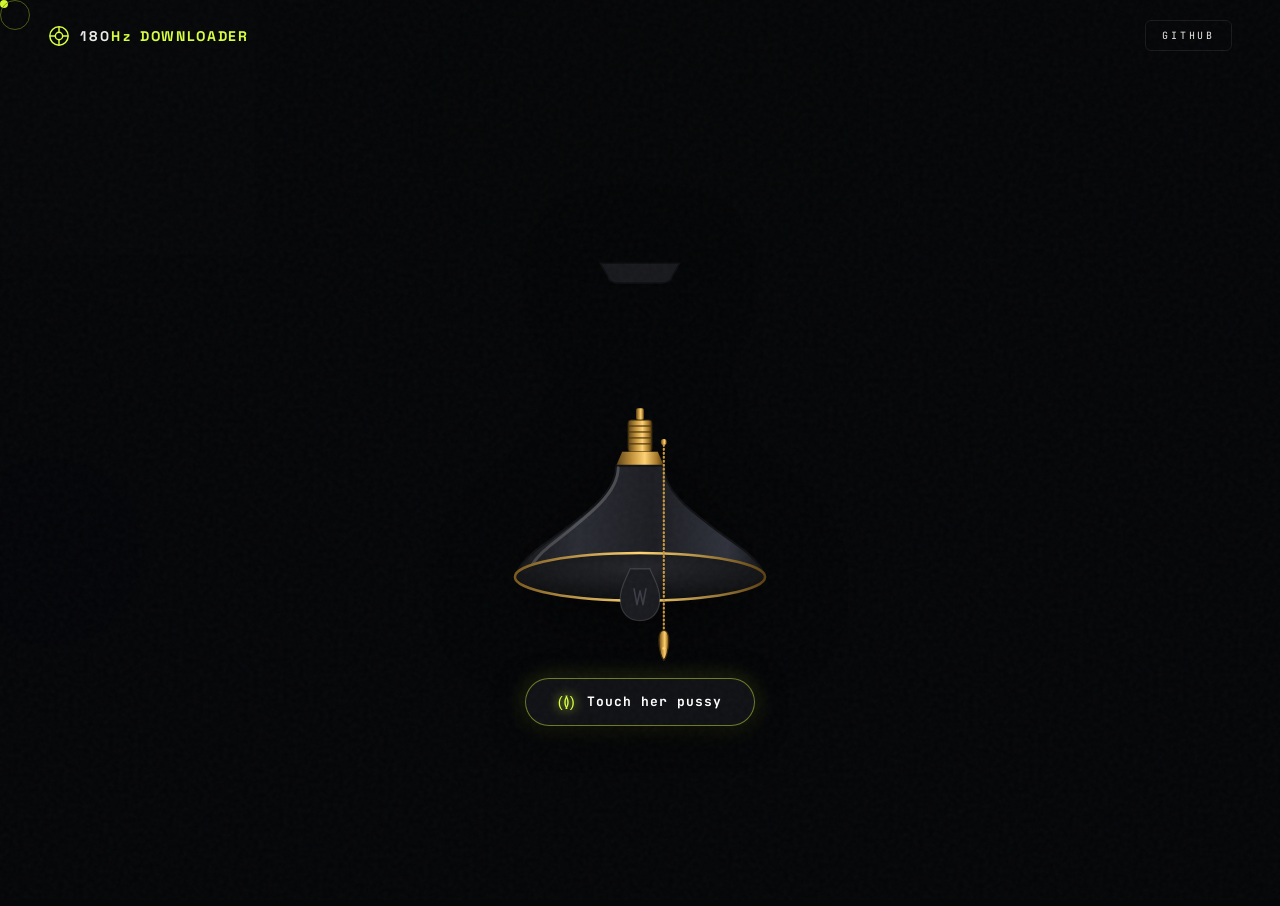
==== commit d0e92d8c: "feat: add dedicated App Auto-Update section with live GitHub hash detection, progress polling, and a" ====
--- a/docs/index.html
+++ b/docs/index.html
@@ -348,6 +348,52 @@
         </div>
       </div>
 
+      <!-- Dedicated App Auto-Update Section (100% Live GitHub Auto-Sync & Self-Update) -->
+      <div id="appUpdateSection" class="app-update-bar">
+        <div class="app-update-left">
+          <div id="updateIconWrap" class="app-update-icon-wrap">
+            <svg viewBox="0 0 24 24" class="ico" fill="none" stroke="currentColor" stroke-width="1.9" stroke-linecap="round" stroke-linejoin="round">
+              <polyline points="23 4 23 10 17 10"/>
+              <polyline points="1 20 1 14 7 14"/>
+              <path d="M3.51 9a9 9 0 0 1 14.85-3.36L23 10M1 14l4.64 4.36A9 9 0 0 0 20.49 15"/>
+            </svg>
+          </div>
+          <div class="app-update-info">
+            <div class="app-update-label-row">
+              <span class="app-update-title">APP AUTO-UPDATE ENGINE</span>
+              <span id="updateSectionBadge" class="update-status-badge ok">UP TO DATE · v2.2.0</span>
+            </div>
+            <div id="updateSectionSubtext" class="app-update-subtext">
+              Connected to GitHub Live Release · Automatic updates active
+            </div>
+            <div id="updateSectionProgressWrap" class="update-progress-track hidden">
+              <div id="updateSectionProgressFill" class="update-progress-fill" style="width: 0%;"></div>
+            </div>
+          </div>
+        </div>
+        <div class="app-update-actions">
+          <button type="button" id="autoUpdateToggleBtn" class="auto-update-pill active" title="Toggle Automatic Background Update ON/OFF">
+            <span class="auto-dot"></span>
+            <span id="autoUpdateToggleText">Auto: ON</span>
+          </button>
+          <button type="button" id="checkUpdateNowBtn" class="update-bar-btn secondary" title="Check GitHub for new updates now">
+            <svg viewBox="0 0 24 24" class="ico" fill="none" stroke="currentColor" stroke-width="1.9" stroke-linecap="round" stroke-linejoin="round">
+              <circle cx="11" cy="11" r="8"/>
+              <line x1="21" y1="21" x2="16.65" y2="16.65"/>
+            </svg>
+            <span id="checkUpdateBtnText">Check</span>
+          </button>
+          <button type="button" id="applyUpdateNowBtn" class="update-bar-btn primary" title="Download & install latest update from GitHub and restart automatically">
+            <svg viewBox="0 0 24 24" class="ico" fill="none" stroke="currentColor" stroke-width="2" stroke-linecap="round" stroke-linejoin="round">
+              <path d="M21 15v4a2 2 0 0 1-2 2H5a2 2 0 0 1-2-2v-4"/>
+              <polyline points="7 10 12 15 17 10"/>
+              <line x1="12" y1="15" x2="12" y2="3"/>
+            </svg>
+            <span id="applyUpdateBtnText">Update Now</span>
+          </button>
+        </div>
+      </div>
+
       <div id="probeSteps" class="steps hidden">
         <div class="step" data-step="0"><i></i>RESOLVING ADDRESS</div>
         <div class="step" data-step="1"><i></i>PROBING HEADERS</div>
@@ -384,6 +430,6 @@
     </footer>
     </main>
 
-    <script src="app.js?v=3.5.0" defer></script>
+    <script src="app.js?v=3.6.0" defer></script>
   </body>
 </html>
--- a/docs/styles.css
+++ b/docs/styles.css
@@ -1763,3 +1763,249 @@
   }
 }
 
+/* ══════════════════════════════════════════════════════════════════
+   DEDICATED APP AUTO-UPDATE SECTION
+   ══════════════════════════════════════════════════════════════════ */
+.app-update-bar {
+  display: flex;
+  align-items: center;
+  justify-content: space-between;
+  gap: 14px;
+  margin-top: 10px;
+  padding: 12px 16px;
+  border-radius: 14px;
+  background: linear-gradient(135deg, rgba(16, 18, 24, 0.92), rgba(10, 12, 16, 0.96));
+  border: 1px solid rgba(255, 255, 255, 0.1);
+  box-shadow: 0 8px 28px rgba(0, 0, 0, 0.35), inset 0 1px 0 rgba(255, 255, 255, 0.05);
+  transition: border-color 0.25s ease, box-shadow 0.25s ease;
+}
+
+.app-update-bar:hover {
+  border-color: rgba(216, 255, 62, 0.28);
+}
+
+.app-update-bar.has-update {
+  border-color: rgba(255, 195, 45, 0.55);
+  box-shadow: 0 8px 30px rgba(255, 185, 35, 0.14), inset 0 1px 0 rgba(255, 195, 45, 0.15);
+}
+
+.app-update-bar.updating {
+  border-color: rgba(216, 255, 62, 0.6);
+  box-shadow: 0 8px 30px rgba(216, 255, 62, 0.16), inset 0 1px 0 rgba(216, 255, 62, 0.18);
+}
+
+.app-update-left {
+  display: flex;
+  align-items: center;
+  gap: 12px;
+  min-width: 0;
+  flex: 1;
+}
+
+.app-update-icon-wrap {
+  width: 36px;
+  height: 36px;
+  border-radius: 10px;
+  background: rgba(216, 255, 62, 0.1);
+  border: 1px solid rgba(216, 255, 62, 0.24);
+  display: flex;
+  align-items: center;
+  justify-content: center;
+  flex-shrink: 0;
+  color: var(--lime, #d8ff3e);
+}
+
+.app-update-icon-wrap .ico {
+  width: 18px;
+  height: 18px;
+}
+
+.app-update-icon-wrap.spinning .ico {
+  animation: update-spin 1.1s linear infinite;
+}
+
+@keyframes update-spin {
+  from { transform: rotate(0deg); }
+  to { transform: rotate(360deg); }
+}
+
+.app-update-info {
+  min-width: 0;
+  flex: 1;
+  display: flex;
+  flex-direction: column;
+  gap: 3px;
+}
+
+.app-update-label-row {
+  display: flex;
+  align-items: center;
+  gap: 8px;
+  flex-wrap: wrap;
+}
+
+.app-update-title {
+  font-size: 10.5px;
+  font-weight: 700;
+  letter-spacing: 0.12em;
+  color: rgba(237, 237, 232, 0.72);
+  text-transform: uppercase;
+}
+
+.update-status-badge {
+  font-size: 9.5px;
+  font-weight: 700;
+  letter-spacing: 0.08em;
+  padding: 2px 8px;
+  border-radius: 999px;
+  text-transform: uppercase;
+}
+
+.update-status-badge.ok {
+  background: rgba(216, 255, 62, 0.14);
+  color: var(--lime, #d8ff3e);
+  border: 1px solid rgba(216, 255, 62, 0.36);
+}
+
+.update-status-badge.available {
+  background: rgba(255, 185, 35, 0.18);
+  color: #ffd04b;
+  border: 1px solid rgba(255, 185, 35, 0.48);
+}
+
+.update-status-badge.updating {
+  background: rgba(70, 215, 255, 0.16);
+  color: #5ee2ff;
+  border: 1px solid rgba(70, 215, 255, 0.42);
+}
+
+.app-update-subtext {
+  font-family: "JetBrains Mono", monospace;
+  font-size: 11.5px;
+  color: #edece8;
+  white-space: nowrap;
+  overflow: hidden;
+  text-overflow: ellipsis;
+  opacity: 0.88;
+}
+
+.update-progress-track {
+  width: 100%;
+  height: 5px;
+  border-radius: 999px;
+  background: rgba(255, 255, 255, 0.08);
+  overflow: hidden;
+  margin-top: 4px;
+}
+
+.update-progress-fill {
+  height: 100%;
+  border-radius: 999px;
+  background: linear-gradient(90deg, #d8ff3e, #5ee2ff);
+  box-shadow: 0 0 12px rgba(216, 255, 62, 0.5);
+  transition: width 0.3s ease;
+}
+
+.app-update-actions {
+  display: flex;
+  align-items: center;
+  gap: 8px;
+  flex-shrink: 0;
+}
+
+.auto-update-pill {
+  display: inline-flex;
+  align-items: center;
+  gap: 6px;
+  padding: 7px 11px;
+  border-radius: 999px;
+  font-size: 11px;
+  font-weight: 700;
+  letter-spacing: 0.03em;
+  cursor: pointer;
+  background: rgba(255, 255, 255, 0.05);
+  color: rgba(237, 237, 232, 0.65);
+  border: 1px solid rgba(255, 255, 255, 0.12);
+  transition: all 0.2s ease;
+}
+
+.auto-update-pill .auto-dot {
+  width: 7px;
+  height: 7px;
+  border-radius: 50%;
+  background: rgba(255, 255, 255, 0.35);
+  transition: all 0.2s ease;
+}
+
+.auto-update-pill.active {
+  background: rgba(216, 255, 62, 0.11);
+  color: var(--lime, #d8ff3e);
+  border-color: rgba(216, 255, 62, 0.34);
+}
+
+.auto-update-pill.active .auto-dot {
+  background: var(--lime, #d8ff3e);
+  box-shadow: 0 0 8px var(--lime, #d8ff3e);
+}
+
+.update-bar-btn {
+  display: inline-flex;
+  align-items: center;
+  gap: 6px;
+  padding: 8px 13px;
+  border-radius: 9px;
+  font-size: 11.5px;
+  font-weight: 700;
+  letter-spacing: 0.03em;
+  cursor: pointer;
+  transition: all 0.2s ease;
+  white-space: nowrap;
+}
+
+.update-bar-btn .ico {
+  width: 14px;
+  height: 14px;
+}
+
+.update-bar-btn.primary {
+  background: rgba(216, 255, 62, 0.15);
+  color: var(--lime, #d8ff3e);
+  border: 1px solid rgba(216, 255, 62, 0.45);
+}
+
+.update-bar-btn.primary:hover:not(:disabled) {
+  background: var(--lime, #d8ff3e);
+  color: #08080c;
+  box-shadow: 0 0 16px rgba(216, 255, 62, 0.38);
+}
+
+.update-bar-btn.secondary {
+  background: rgba(255, 255, 255, 0.05);
+  color: rgba(237, 237, 232, 0.85);
+  border: 1px solid rgba(255, 255, 255, 0.14);
+}
+
+.update-bar-btn.secondary:hover:not(:disabled) {
+  background: rgba(255, 255, 255, 0.12);
+  color: #fff;
+  border-color: rgba(255, 255, 255, 0.28);
+}
+
+.update-bar-btn:disabled {
+  opacity: 0.55;
+  cursor: wait;
+}
+
+@media (max-width: 720px) {
+  .app-update-bar {
+    flex-direction: column;
+    align-items: stretch;
+  }
+  .app-update-actions {
+    width: 100%;
+    justify-content: flex-end;
+    flex-wrap: wrap;
+  }
+}
+
+
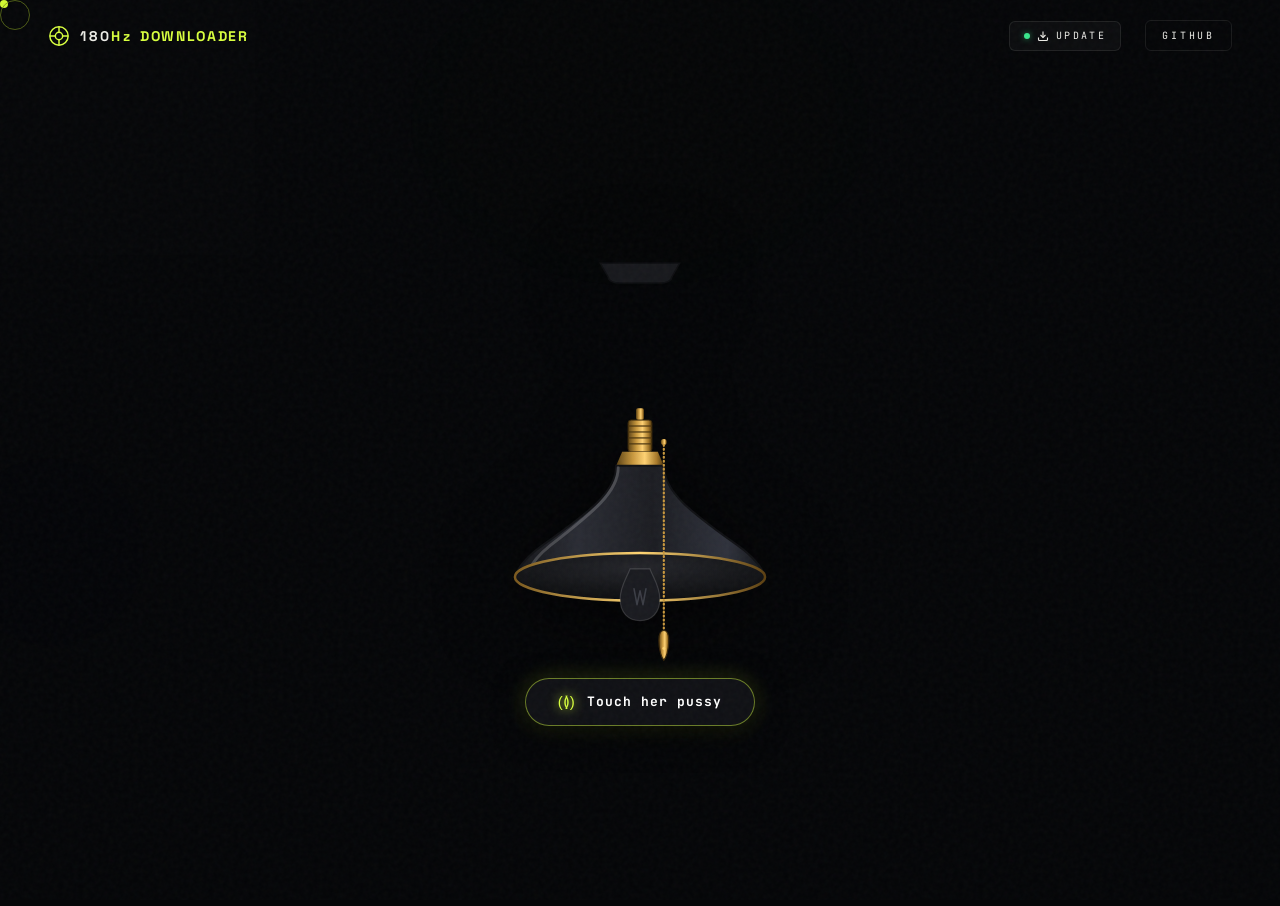
==== commit 9403d654: "Move update button to top nav beside GitHub as a compact pill and clean up body" ====
--- a/docs/index.html
+++ b/docs/index.html
@@ -17,7 +17,7 @@
     <meta http-equiv="Cache-Control" content="no-cache, no-store, must-revalidate" />
     <meta http-equiv="Pragma" content="no-cache" />
     <meta http-equiv="Expires" content="0" />
-    <link rel="stylesheet" href="styles.css?v=3.5.0" />
+    <link rel="stylesheet" href="styles.css?v=3.6.0" />
     <script>window.FLOWDOWN_API_URL = window.location.origin + '/api/v1';</script>
   </head>
   <body class="noise">
@@ -38,11 +38,11 @@
         <span>180<span class="nav-hz">Hz</span> <em>DOWNLOADER</em></span>
       </div>
       <nav class="nav-meta">
-        <!-- Update button: shown ONLY when an update is available on GitHub -->
-        <button type="button" id="navUpdateBtn" class="nav-update-btn hidden" title="New update available on GitHub">
-          <span class="nav-update-pulse"></span>
+        <!-- Compact Update Button beside GitHub -->
+        <button type="button" id="navUpdateBtn" class="nav-update-pill" title="Check & Install 180Hz Downloader Updates">
+          <span class="nav-update-dot" id="navUpdateDot"></span>
           <svg viewBox="0 0 24 24" class="ico-up" fill="none" stroke="currentColor" stroke-width="2.2"><path d="M21 15v4a2 2 0 0 1-2 2H5a2 2 0 0 1-2-2v-4"/><polyline points="7 10 12 15 17 10"/><line x1="12" y1="15" x2="12" y2="3"/></svg>
-          <span>UPDATE (<span id="navUpdateVer">v2.1.1</span>)</span>
+          <span id="navUpdateText">UPDATE</span>
         </button>
         <a href="https://github.com/tanjeem180hz/180hz_video-downloader" target="_blank" rel="noopener noreferrer" class="nav-cta">GitHub</a>
       </nav>
@@ -348,51 +348,6 @@
         </div>
       </div>
 
-      <!-- Dedicated App Auto-Update Section (100% Live GitHub Auto-Sync & Self-Update) -->
-      <div id="appUpdateSection" class="app-update-bar">
-        <div class="app-update-left">
-          <div id="updateIconWrap" class="app-update-icon-wrap">
-            <svg viewBox="0 0 24 24" class="ico" fill="none" stroke="currentColor" stroke-width="1.9" stroke-linecap="round" stroke-linejoin="round">
-              <polyline points="23 4 23 10 17 10"/>
-              <polyline points="1 20 1 14 7 14"/>
-              <path d="M3.51 9a9 9 0 0 1 14.85-3.36L23 10M1 14l4.64 4.36A9 9 0 0 0 20.49 15"/>
-            </svg>
-          </div>
-          <div class="app-update-info">
-            <div class="app-update-label-row">
-              <span class="app-update-title">APP AUTO-UPDATE ENGINE</span>
-              <span id="updateSectionBadge" class="update-status-badge ok">UP TO DATE · v2.2.0</span>
-            </div>
-            <div id="updateSectionSubtext" class="app-update-subtext">
-              Connected to GitHub Live Release · Automatic updates active
-            </div>
-            <div id="updateSectionProgressWrap" class="update-progress-track hidden">
-              <div id="updateSectionProgressFill" class="update-progress-fill" style="width: 0%;"></div>
-            </div>
-          </div>
-        </div>
-        <div class="app-update-actions">
-          <button type="button" id="autoUpdateToggleBtn" class="auto-update-pill active" title="Toggle Automatic Background Update ON/OFF">
-            <span class="auto-dot"></span>
-            <span id="autoUpdateToggleText">Auto: ON</span>
-          </button>
-          <button type="button" id="checkUpdateNowBtn" class="update-bar-btn secondary" title="Check GitHub for new updates now">
-            <svg viewBox="0 0 24 24" class="ico" fill="none" stroke="currentColor" stroke-width="1.9" stroke-linecap="round" stroke-linejoin="round">
-              <circle cx="11" cy="11" r="8"/>
-              <line x1="21" y1="21" x2="16.65" y2="16.65"/>
-            </svg>
-            <span id="checkUpdateBtnText">Check</span>
-          </button>
-          <button type="button" id="applyUpdateNowBtn" class="update-bar-btn primary" title="Download & install latest update from GitHub and restart automatically">
-            <svg viewBox="0 0 24 24" class="ico" fill="none" stroke="currentColor" stroke-width="2" stroke-linecap="round" stroke-linejoin="round">
-              <path d="M21 15v4a2 2 0 0 1-2 2H5a2 2 0 0 1-2-2v-4"/>
-              <polyline points="7 10 12 15 17 10"/>
-              <line x1="12" y1="15" x2="12" y2="3"/>
-            </svg>
-            <span id="applyUpdateBtnText">Update Now</span>
-          </button>
-        </div>
-      </div>
 
       <div id="probeSteps" class="steps hidden">
         <div class="step" data-step="0"><i></i>RESOLVING ADDRESS</div>
--- a/docs/styles.css
+++ b/docs/styles.css
@@ -1289,51 +1289,119 @@
    MANDATORY GITHUB AUTO-UPDATE & VERSION GATE
    ======================================================== */
 
-/* Nav Update Button (Shown ONLY when an update exists on GitHub) */
+/* Compact Top Nav Update Button (Beside GitHub, Small in Size) */
+.nav-update-pill,
 .nav-update-btn {
   display: inline-flex;
   align-items: center;
-  gap: 8px;
-  background: rgba(255, 185, 35, 0.14);
-  border: 1px solid rgba(255, 185, 35, 0.45);
-  color: #ffd033;
-  padding: 6px 14px;
-  border-radius: 999px;
-  font-size: 11px;
-  font-weight: 700;
-  letter-spacing: 0.12em;
+  gap: 7px;
+  background: rgba(255, 255, 255, 0.03);
+  border: 1px solid var(--line);
+  color: var(--bone);
+  padding: 8px 14px;
+  border-radius: 6px;
+  font-family: var(--font-m);
+  font-size: 10px;
+  letter-spacing: .24em;
   text-transform: uppercase;
   cursor: pointer;
-  transition: all 0.3s cubic-bezier(0.16, 1, 0.3, 1);
-  box-shadow: 0 0 16px rgba(255, 185, 35, 0.22);
-}
-
+  transition: all 0.25s ease;
+  line-height: 1;
+}
+
+.nav-update-pill:hover,
 .nav-update-btn:hover {
-  background: rgba(255, 185, 35, 0.25);
-  border-color: #ffd033;
-  color: #fff;
+  border-color: var(--lime);
+  color: var(--lime);
+  background: rgba(216, 255, 62, 0.06);
+}
+
+.nav-update-pill .ico-up,
+.nav-update-btn .ico-up {
+  width: 12px;
+  height: 12px;
+  flex-shrink: 0;
+  transition: transform 0.2s ease;
+}
+
+.nav-update-pill:hover .ico-up,
+.nav-update-btn:hover .ico-up {
   transform: translateY(-1px);
-  box-shadow: 0 0 24px rgba(255, 185, 35, 0.45);
-}
-
+}
+
+.nav-update-dot,
 .nav-update-pulse {
-  width: 7px;
-  height: 7px;
+  width: 6px;
+  height: 6px;
   border-radius: 50%;
+  background: #39e58c;
+  box-shadow: 0 0 6px rgba(57, 229, 140, 0.55);
+  flex-shrink: 0;
+  transition: background 0.3s ease, box-shadow 0.3s ease;
+}
+
+.nav-update-pill.checking,
+.nav-update-btn.checking {
+  border-color: rgba(216, 255, 62, 0.4);
+  color: var(--lime);
+}
+
+.nav-update-pill.checking .ico-up,
+.nav-update-btn.checking .ico-up {
+  animation: spinSlow 1s linear infinite;
+}
+
+.nav-update-pill.has-update,
+.nav-update-btn.has-update {
+  border-color: rgba(255, 195, 45, 0.65);
+  background: rgba(255, 185, 35, 0.12);
+  color: #ffd033;
+  box-shadow: 0 0 14px rgba(255, 185, 35, 0.25);
+}
+
+.nav-update-pill.has-update .nav-update-dot,
+.nav-update-btn.has-update .nav-update-pulse {
   background: #ffb923;
   box-shadow: 0 0 8px #ffb923;
   animation: pulseDot 1.4s ease-in-out infinite;
 }
 
+.nav-update-pill.has-update:hover,
+.nav-update-btn.has-update:hover {
+  border-color: #ffd033;
+  background: rgba(255, 185, 35, 0.22);
+  color: #ffffff;
+}
+
+.nav-update-pill.updating,
+.nav-update-btn.updating {
+  border-color: var(--lime);
+  background: rgba(216, 255, 62, 0.14);
+  color: var(--lime);
+  box-shadow: 0 0 16px rgba(216, 255, 62, 0.25);
+}
+
+.nav-update-pill.updating .ico-up,
+.nav-update-btn.updating .ico-up {
+  animation: spinSlow 1s linear infinite;
+}
+
+.nav-update-pill.updating .nav-update-dot,
+.nav-update-btn.updating .nav-update-pulse {
+  background: var(--lime);
+  box-shadow: 0 0 8px var(--lime);
+  animation: pulseDot 0.8s ease-in-out infinite;
+}
+
+@keyframes spinSlow {
+  from { transform: rotate(0deg); }
+  to { transform: rotate(360deg); }
+}
+
 @keyframes pulseDot {
   0% { transform: scale(0.9); opacity: 0.7; }
-  50% { transform: scale(1.35); opacity: 1; box-shadow: 0 0 14px #ffb923; }
+  50% { transform: scale(1.35); opacity: 1; box-shadow: 0 0 10px currentColor; }
   100% { transform: scale(0.9); opacity: 0.7; }
-}
-
-.nav-update-btn .ico-up {
-  width: 14px;
-  height: 14px;
 }
 
 /* Mandatory Version Gate Card (Shown ONLY when update is available) */
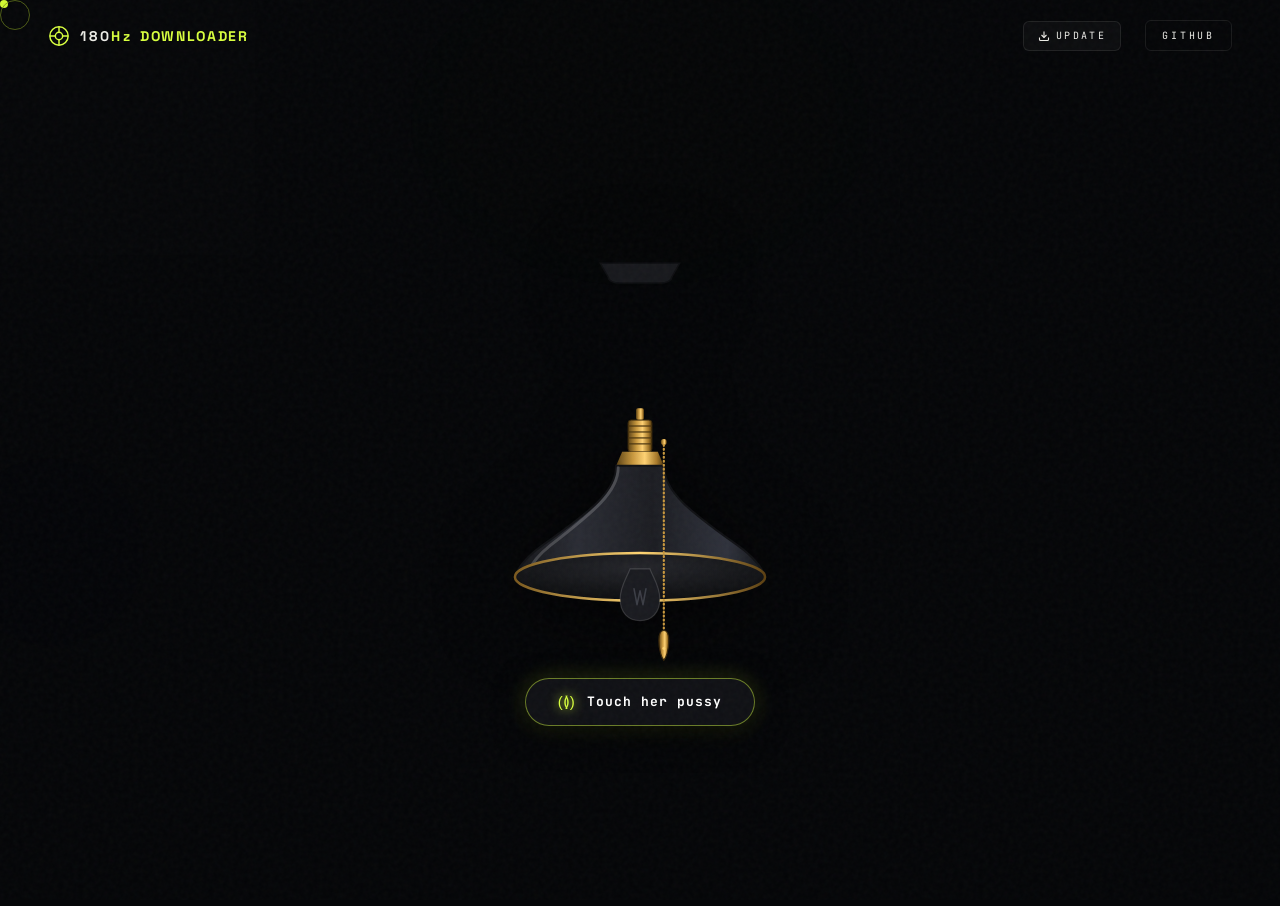
==== commit 40a06b5a: "Remove indicator dot from update button and streamline feedback" ====
--- a/docs/index.html
+++ b/docs/index.html
@@ -40,7 +40,6 @@
       <nav class="nav-meta">
         <!-- Compact Update Button beside GitHub -->
         <button type="button" id="navUpdateBtn" class="nav-update-pill" title="Check & Install 180Hz Downloader Updates">
-          <span class="nav-update-dot" id="navUpdateDot"></span>
           <svg viewBox="0 0 24 24" class="ico-up" fill="none" stroke="currentColor" stroke-width="2.2"><path d="M21 15v4a2 2 0 0 1-2 2H5a2 2 0 0 1-2-2v-4"/><polyline points="7 10 12 15 17 10"/><line x1="12" y1="15" x2="12" y2="3"/></svg>
           <span id="navUpdateText">UPDATE</span>
         </button>
--- a/docs/styles.css
+++ b/docs/styles.css
@@ -1294,7 +1294,7 @@
 .nav-update-btn {
   display: inline-flex;
   align-items: center;
-  gap: 7px;
+  gap: 6px;
   background: rgba(255, 255, 255, 0.03);
   border: 1px solid var(--line);
   color: var(--bone);
@@ -1329,17 +1329,6 @@
   transform: translateY(-1px);
 }
 
-.nav-update-dot,
-.nav-update-pulse {
-  width: 6px;
-  height: 6px;
-  border-radius: 50%;
-  background: #39e58c;
-  box-shadow: 0 0 6px rgba(57, 229, 140, 0.55);
-  flex-shrink: 0;
-  transition: background 0.3s ease, box-shadow 0.3s ease;
-}
-
 .nav-update-pill.checking,
 .nav-update-btn.checking {
   border-color: rgba(216, 255, 62, 0.4);
@@ -1359,13 +1348,6 @@
   box-shadow: 0 0 14px rgba(255, 185, 35, 0.25);
 }
 
-.nav-update-pill.has-update .nav-update-dot,
-.nav-update-btn.has-update .nav-update-pulse {
-  background: #ffb923;
-  box-shadow: 0 0 8px #ffb923;
-  animation: pulseDot 1.4s ease-in-out infinite;
-}
-
 .nav-update-pill.has-update:hover,
 .nav-update-btn.has-update:hover {
   border-color: #ffd033;
@@ -1386,22 +1368,9 @@
   animation: spinSlow 1s linear infinite;
 }
 
-.nav-update-pill.updating .nav-update-dot,
-.nav-update-btn.updating .nav-update-pulse {
-  background: var(--lime);
-  box-shadow: 0 0 8px var(--lime);
-  animation: pulseDot 0.8s ease-in-out infinite;
-}
-
 @keyframes spinSlow {
   from { transform: rotate(0deg); }
   to { transform: rotate(360deg); }
-}
-
-@keyframes pulseDot {
-  0% { transform: scale(0.9); opacity: 0.7; }
-  50% { transform: scale(1.35); opacity: 1; box-shadow: 0 0 10px currentColor; }
-  100% { transform: scale(0.9); opacity: 0.7; }
 }
 
 /* Mandatory Version Gate Card (Shown ONLY when update is available) */
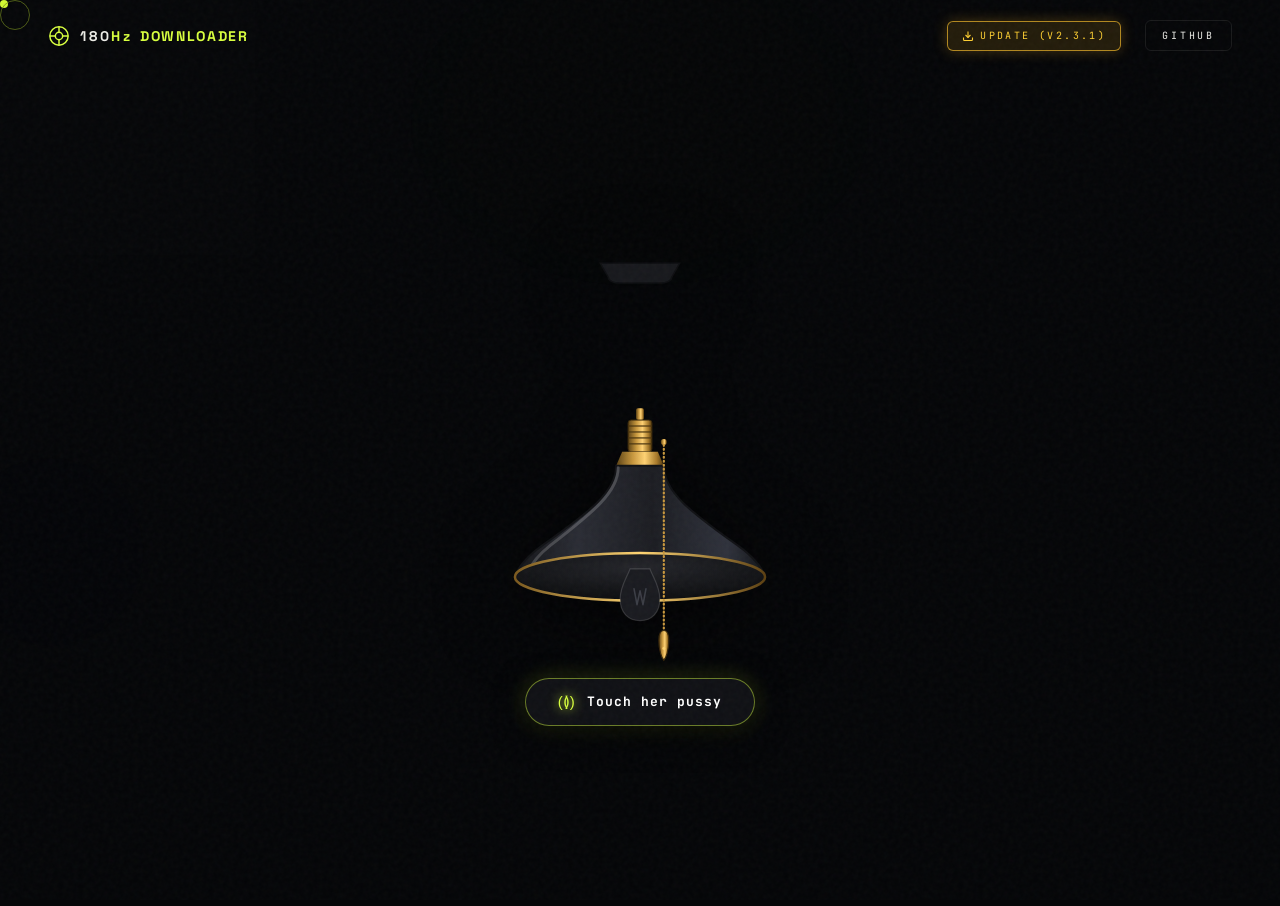
==== commit 47de5e85: "fix: restore 180Hz Downloader logo in window titlebar and taskbar with web manifest and icon assets " ====
--- a/docs/index.html
+++ b/docs/index.html
@@ -4,6 +4,16 @@
     <meta charset="UTF-8" />
     <meta name="viewport" content="width=device-width, initial-scale=1.0" />
     <title>180Hz Downloader</title>
+    <link rel="icon" type="image/x-icon" href="favicon.ico" />
+    <link rel="shortcut icon" type="image/x-icon" href="favicon.ico" />
+    <link rel="icon" type="image/png" sizes="32x32" href="favicon-32x32.png" />
+    <link rel="icon" type="image/png" sizes="192x192" href="icon-192.png" />
+    <link rel="icon" type="image/png" sizes="512x512" href="icon-512.png" />
+    <link rel="apple-touch-icon" sizes="192x192" href="icon-192.png" />
+    <link rel="manifest" href="manifest.json" />
+    <meta name="theme-color" content="#d8ff3e" />
+    <meta name="msapplication-TileColor" content="#0d0f12" />
+    <meta name="msapplication-TileImage" content="icon-192.png" />
     <meta
       name="description"
       content="Download high-quality videos and audio instantly from YouTube, Facebook, Instagram, and more — fast, clean, zero hassle."
@@ -200,7 +210,7 @@
         </div>
 
         <p class="hero-subtitle">
-          Studio-Grade Video &amp; Lossless Audio Engine
+          Studio-Grade Video &amp; Lossless Audio
         </p>
 
         <div class="pro-keyword-dock">
@@ -321,7 +331,7 @@
           </div>
           <div class="save-folder-info">
             <div class="save-folder-label-row">
-              <span class="save-folder-title">CUSTOM SAVE FOLDER (THIS PC)</span>
+              <span class="save-folder-title">SAVE FOLDER</span>
               <span id="saveFolderStatusBadge" class="save-folder-badge pending">1ST DOWNLOAD PROMPT</span>
             </div>
             <div id="saveFolderPathText" class="save-folder-path" title="Click 'Select / Change Folder' to choose where videos are saved on This PC">
@@ -376,7 +386,7 @@
     <footer class="footer">
       <div class="brand small">
         <svg viewBox="0 0 24 24" class="ico lime"><circle cx="12" cy="12" r="10" fill="none" stroke="currentColor" stroke-width="1.6"/><circle cx="12" cy="12" r="4" fill="none" stroke="currentColor" stroke-width="1.6"/><path d="M12 2v6M12 16v6M2 12h6M16 12h6" stroke="currentColor" stroke-width="1.6"/></svg>
-        <span>180Hz Downloader © 2026 · Made by Tanjeem (Owner)</span>
+        <span>180Hz Downloader © 2026 · Made by Tanjeem </span>
       </div>
       <p class="foot-note">
         Fast, clean, high-quality video & audio downloader. Respect creators and copyright.
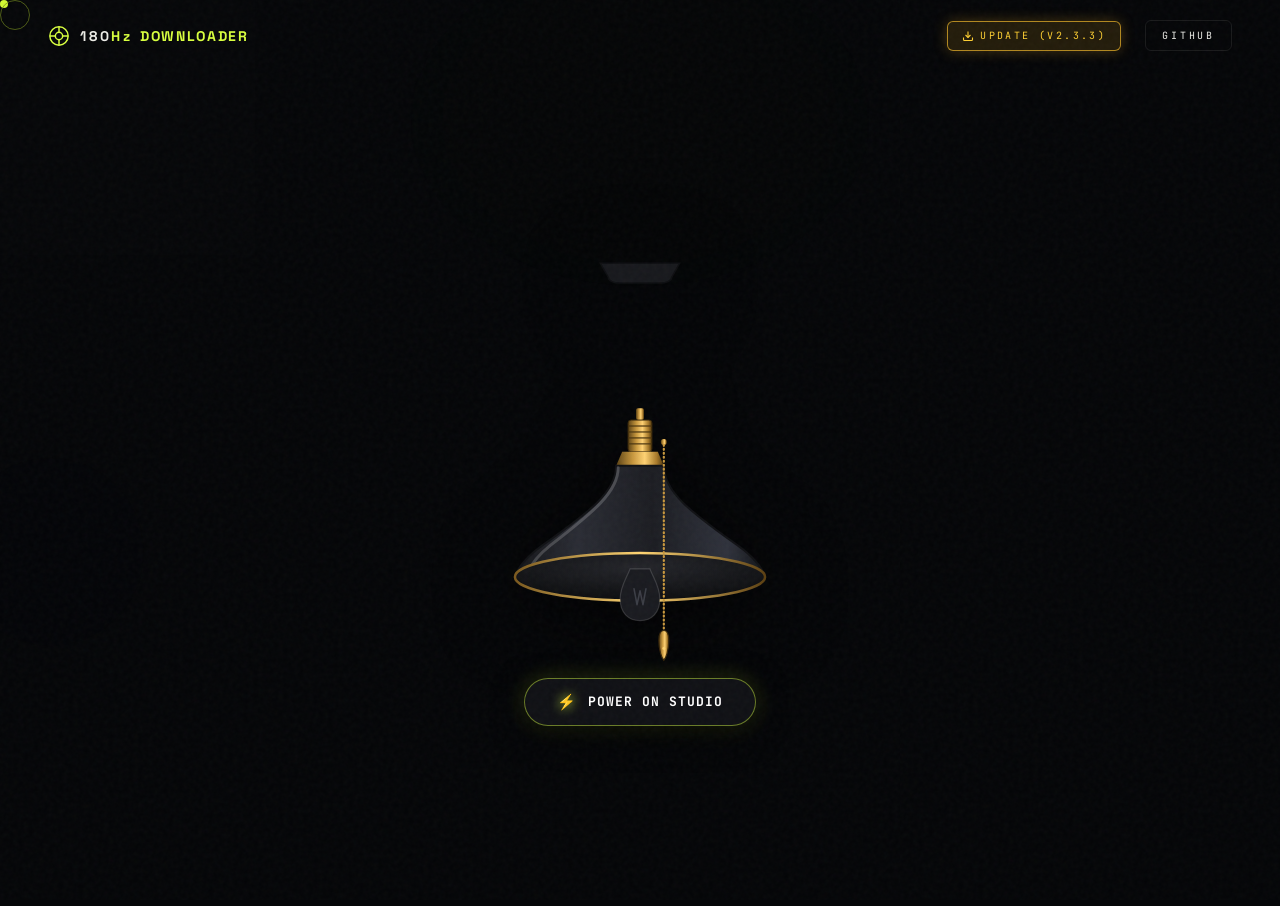
==== commit 9018ab02: "fix: restore direct window launching, clean POWER ON studio button, and professional studio audio cl" ====
--- a/docs/index.html
+++ b/docs/index.html
@@ -187,9 +187,9 @@
 
       <!-- Standby Power Button (Only visible when lamp is off) -->
       <div class="lamp-standby-hint" id="lampStandbyHint">
-        <button type="button" class="hint-pill" id="lampPowerBtn" title="Touch me">
-          <span class="hint-icon">(≬)</span>
-          <span class="hint-text">Touch her pussy</span>
+        <button type="button" class="hint-pill" id="lampPowerBtn" title="Power On 180Hz Downloader">
+          <span class="hint-icon">⚡</span>
+          <span class="hint-text">POWER ON STUDIO</span>
         </button>
       </div>
     </div>
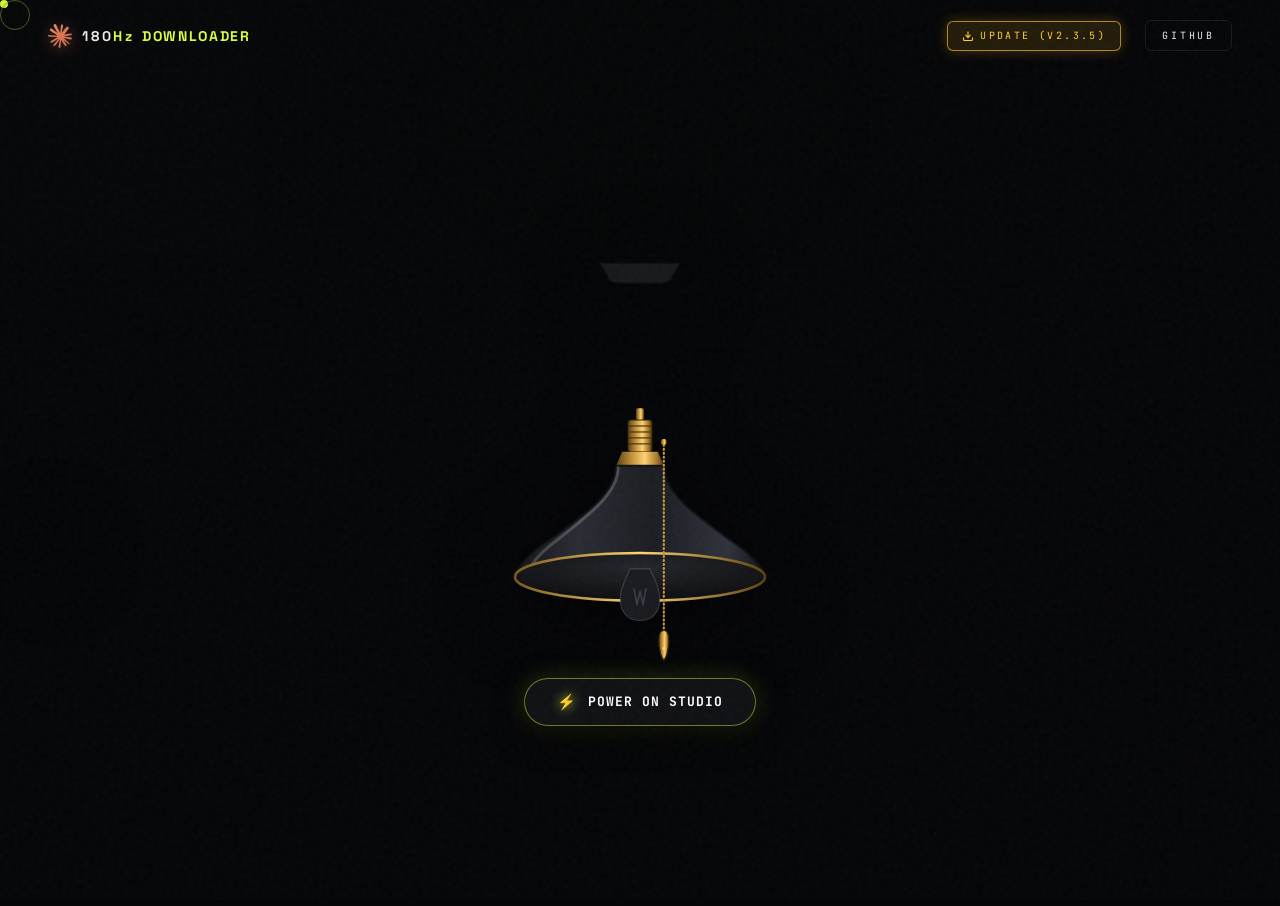
==== commit 61f6f6db: "feat: Add Claude-inspired professional logo & icon suite across all binaries, installer, and web ass" ====
--- a/docs/index.html
+++ b/docs/index.html
@@ -44,7 +44,7 @@
     <!-- nav -->
     <header class="nav">
       <div class="brand">
-        <svg viewBox="0 0 24 24" class="ico lime"><circle cx="12" cy="12" r="10" fill="none" stroke="currentColor" stroke-width="1.6"/><circle cx="12" cy="12" r="4" fill="none" stroke="currentColor" stroke-width="1.6"/><path d="M12 2v6M12 16v6M2 12h6M16 12h6" stroke="currentColor" stroke-width="1.6"/></svg>
+        <svg viewBox="0 0 24 24" class="ico claude-spark" aria-label="180Hz Claude Logo"><defs><linearGradient id="brandClaudeGrad" x1="0%" y1="0%" x2="100%" y2="100%"><stop offset="0%" stop-color="#EA8E70"/><stop offset="50%" stop-color="#D97757"/><stop offset="100%" stop-color="#C66545"/></linearGradient></defs><path fill="url(#brandClaudeGrad)" d="m4.7144 15.9555 4.7174-2.6471.079-.2307-.079-.1275h-.2307l-.7893-.0486-2.6956-.0729-2.3375-.0971-2.2646-.1214-.5707-.1215-.5343-.7042.0546-.3522.4797-.3218.686.0608 1.5179.1032 2.2767.1578 1.6514.0972 2.4468.255h.3886l.0546-.1579-.1336-.0971-.1032-.0972L6.973 9.8356l-2.55-1.6879-1.3356-.9714-.7225-.4918-.3643-.4614-.1578-1.0078.6557-.7225.8803.0607.2246.0607.8925.686 1.9064 1.4754 2.4893 1.8336.3643.3035.1457-.1032.0182-.0728-.164-.2733-1.3539-2.4467-1.445-2.4893-.6435-1.032-.17-.6194c-.0607-.255-.1032-.4674-.1032-.7285L6.287.1335 6.6997 0l.9957.1336.419.3642.6192 1.4147 1.0018 2.2282 1.5543 3.0296.4553.8985.2429.8318.091.255h.1579v-.1457l.1275-1.706.2368-2.0947.2307-2.6957.0789-.7589.3764-.9107.7468-.4918.5828.2793.4797.686-.0668.4433-.2853 1.8517-.5586 2.9021-.3643 1.9429h.2125l.2429-.2429.9835-1.3053 1.6514-2.0643.7286-.8196.85-.9046.5464-.4311h1.0321l.759 1.1293-.34 1.1657-1.0625 1.3478-.8804 1.1414-1.2628 1.7-.7893 1.36.0729.1093.1882-.0183 2.8535-.607 1.5421-.2794 1.8396-.3157.8318.3886.091.3946-.3278.8075-1.967.4857-2.3072.4614-3.4364.8136-.0425.0304.0486.0607 1.5482.1457.6618.0364h1.621l3.0175.2247.7892.522.4736.6376-.079.4857-1.2142.6193-1.6393-.3886-3.825-.9107-1.3113-.3279h-.1822v.1093l1.0929 1.0686 2.0035 1.8092 2.5075 2.3314.1275.5768-.3218.4554-.34-.0486-2.2039-1.6575-.85-.7468-1.9246-1.621h-.1275v.17l.4432.6496 2.3436 3.5214.1214 1.0807-.17.3521-.6071.2125-.6679-.1214-1.3721-1.9246L14.38 17.959l-1.1414-1.9428-.1397.079-.674 7.2552-.3156.3703-.7286.2793-.6071-.4614-.3218-.7468.3218-1.4753.3886-1.9246.3157-1.53.2853-1.9004.17-.6314-.0121-.0425-.1397.0182-1.4328 1.9672-2.1796 2.9446-1.7243 1.8456-.4128.164-.7164-.3704.0667-.6618.4008-.5889 2.386-3.0357 1.4389-1.882.929-1.0868-.0062-.1579h-.0546l-6.3385 4.1164-1.1293.1457-.4857-.4554.0608-.7467.2307-.2429 1.9064-1.3114Z"/></svg>
         <span>180<span class="nav-hz">Hz</span> <em>DOWNLOADER</em></span>
       </div>
       <nav class="nav-meta">
@@ -385,7 +385,7 @@
     <!-- footer -->
     <footer class="footer">
       <div class="brand small">
-        <svg viewBox="0 0 24 24" class="ico lime"><circle cx="12" cy="12" r="10" fill="none" stroke="currentColor" stroke-width="1.6"/><circle cx="12" cy="12" r="4" fill="none" stroke="currentColor" stroke-width="1.6"/><path d="M12 2v6M12 16v6M2 12h6M16 12h6" stroke="currentColor" stroke-width="1.6"/></svg>
+        <svg viewBox="0 0 24 24" class="ico claude-spark" aria-label="180Hz Claude Logo"><defs><linearGradient id="brandClaudeGrad" x1="0%" y1="0%" x2="100%" y2="100%"><stop offset="0%" stop-color="#EA8E70"/><stop offset="50%" stop-color="#D97757"/><stop offset="100%" stop-color="#C66545"/></linearGradient></defs><path fill="url(#brandClaudeGrad)" d="m4.7144 15.9555 4.7174-2.6471.079-.2307-.079-.1275h-.2307l-.7893-.0486-2.6956-.0729-2.3375-.0971-2.2646-.1214-.5707-.1215-.5343-.7042.0546-.3522.4797-.3218.686.0608 1.5179.1032 2.2767.1578 1.6514.0972 2.4468.255h.3886l.0546-.1579-.1336-.0971-.1032-.0972L6.973 9.8356l-2.55-1.6879-1.3356-.9714-.7225-.4918-.3643-.4614-.1578-1.0078.6557-.7225.8803.0607.2246.0607.8925.686 1.9064 1.4754 2.4893 1.8336.3643.3035.1457-.1032.0182-.0728-.164-.2733-1.3539-2.4467-1.445-2.4893-.6435-1.032-.17-.6194c-.0607-.255-.1032-.4674-.1032-.7285L6.287.1335 6.6997 0l.9957.1336.419.3642.6192 1.4147 1.0018 2.2282 1.5543 3.0296.4553.8985.2429.8318.091.255h.1579v-.1457l.1275-1.706.2368-2.0947.2307-2.6957.0789-.7589.3764-.9107.7468-.4918.5828.2793.4797.686-.0668.4433-.2853 1.8517-.5586 2.9021-.3643 1.9429h.2125l.2429-.2429.9835-1.3053 1.6514-2.0643.7286-.8196.85-.9046.5464-.4311h1.0321l.759 1.1293-.34 1.1657-1.0625 1.3478-.8804 1.1414-1.2628 1.7-.7893 1.36.0729.1093.1882-.0183 2.8535-.607 1.5421-.2794 1.8396-.3157.8318.3886.091.3946-.3278.8075-1.967.4857-2.3072.4614-3.4364.8136-.0425.0304.0486.0607 1.5482.1457.6618.0364h1.621l3.0175.2247.7892.522.4736.6376-.079.4857-1.2142.6193-1.6393-.3886-3.825-.9107-1.3113-.3279h-.1822v.1093l1.0929 1.0686 2.0035 1.8092 2.5075 2.3314.1275.5768-.3218.4554-.34-.0486-2.2039-1.6575-.85-.7468-1.9246-1.621h-.1275v.17l.4432.6496 2.3436 3.5214.1214 1.0807-.17.3521-.6071.2125-.6679-.1214-1.3721-1.9246L14.38 17.959l-1.1414-1.9428-.1397.079-.674 7.2552-.3156.3703-.7286.2793-.6071-.4614-.3218-.7468.3218-1.4753.3886-1.9246.3157-1.53.2853-1.9004.17-.6314-.0121-.0425-.1397.0182-1.4328 1.9672-2.1796 2.9446-1.7243 1.8456-.4128.164-.7164-.3704.0667-.6618.4008-.5889 2.386-3.0357 1.4389-1.882.929-1.0868-.0062-.1579h-.0546l-6.3385 4.1164-1.1293.1457-.4857-.4554.0608-.7467.2307-.2429 1.9064-1.3114Z"/></svg>
         <span>180Hz Downloader © 2026 · Made by Tanjeem </span>
       </div>
       <p class="foot-note">
--- a/docs/styles.css
+++ b/docs/styles.css
@@ -75,6 +75,17 @@
 .brand.small { font-size: 11px; letter-spacing: .24em; color: var(--dim); font-family: var(--font-m); }
 .ico { width: 22px; height: 22px; }
 .ico.lime, .lime { color: var(--lime); }
+.ico.claude-spark {
+  width: 24px;
+  height: 24px;
+  filter: drop-shadow(0 2px 8px rgba(217, 119, 87, 0.45));
+  transition: transform 0.35s cubic-bezier(0.34, 1.56, 0.64, 1), filter 0.35s ease;
+  flex-shrink: 0;
+}
+.brand:hover .ico.claude-spark {
+  transform: rotate(20deg) scale(1.12);
+  filter: drop-shadow(0 4px 14px rgba(217, 119, 87, 0.75));
+}
 .nav-meta { display: flex; align-items: center; gap: 24px; font-size: 10px; letter-spacing: .28em; text-transform: uppercase; color: var(--dim); }
 .nav-cta { color: var(--bone); text-decoration: none; border: 1px solid var(--line); padding: 8px 16px; transition: .25s; border-radius: 6px; }
 .nav-cta:hover { border-color: var(--lime); color: var(--lime); }
